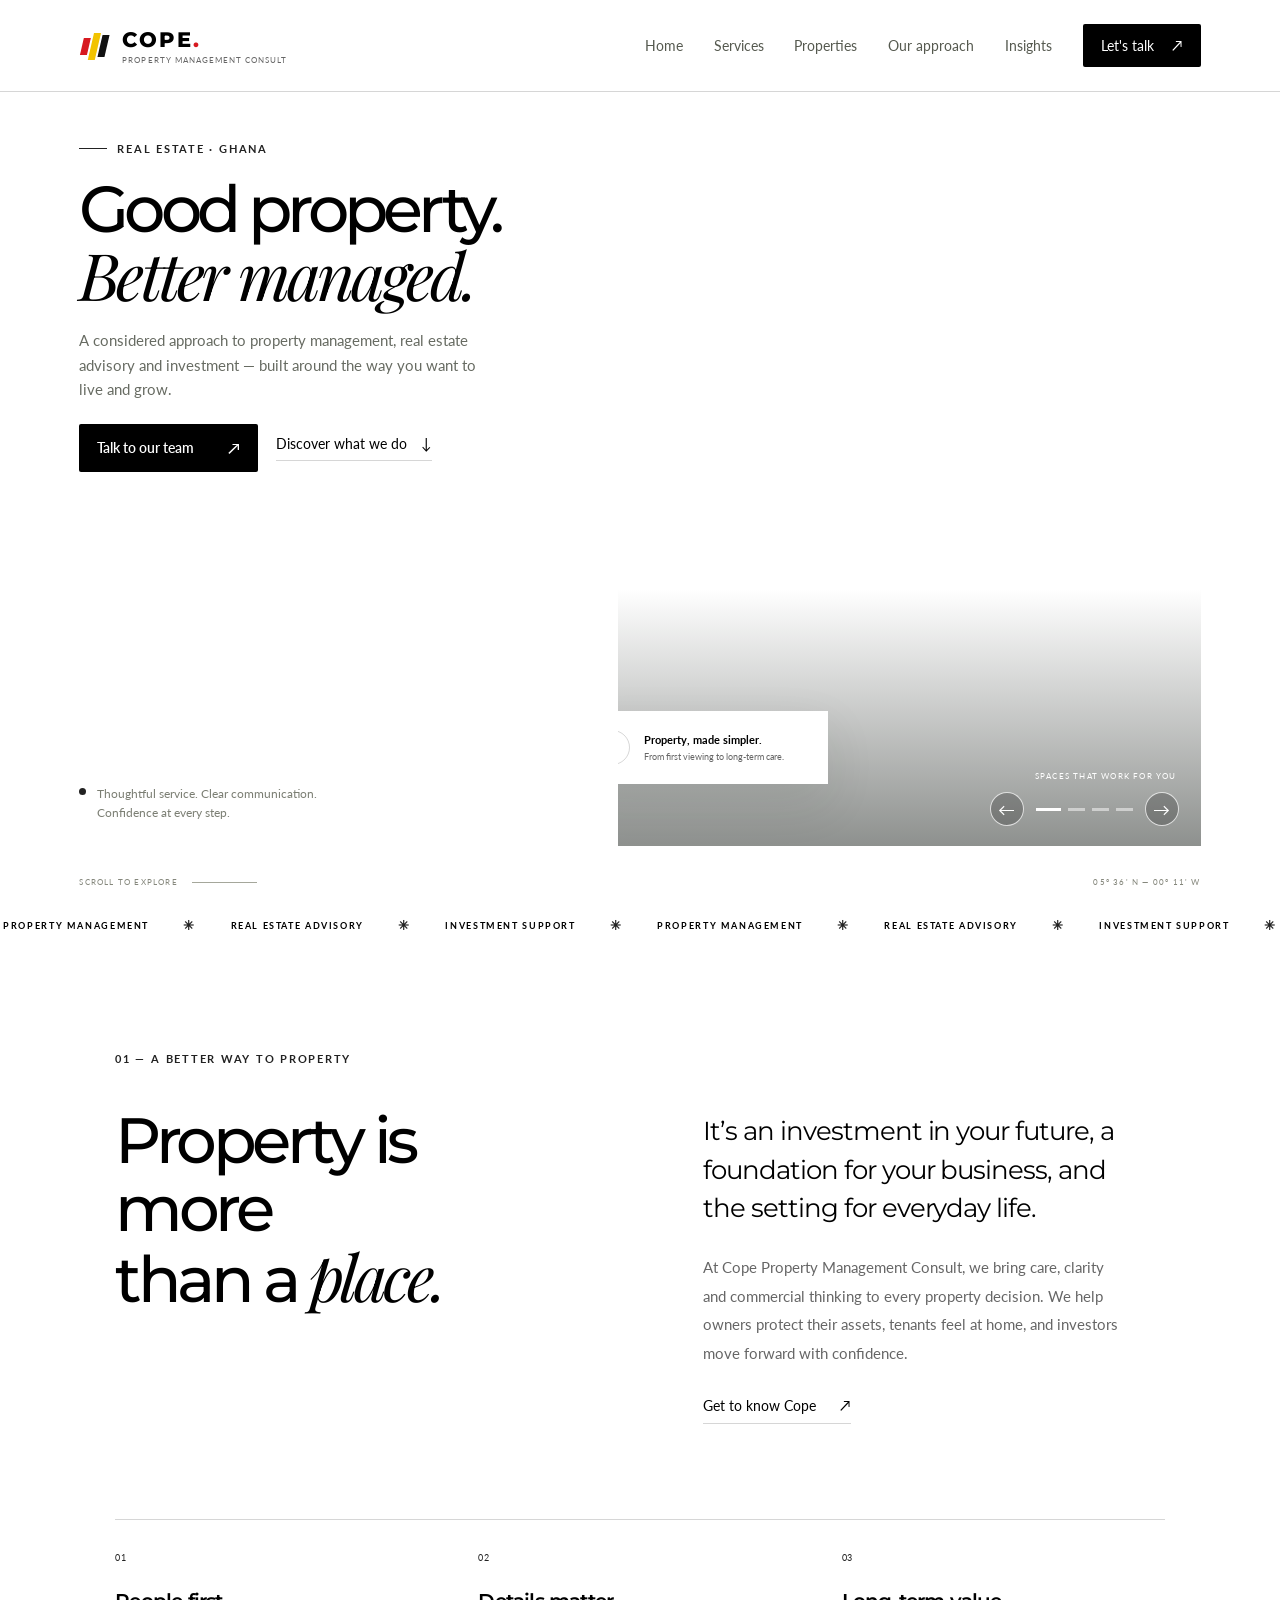
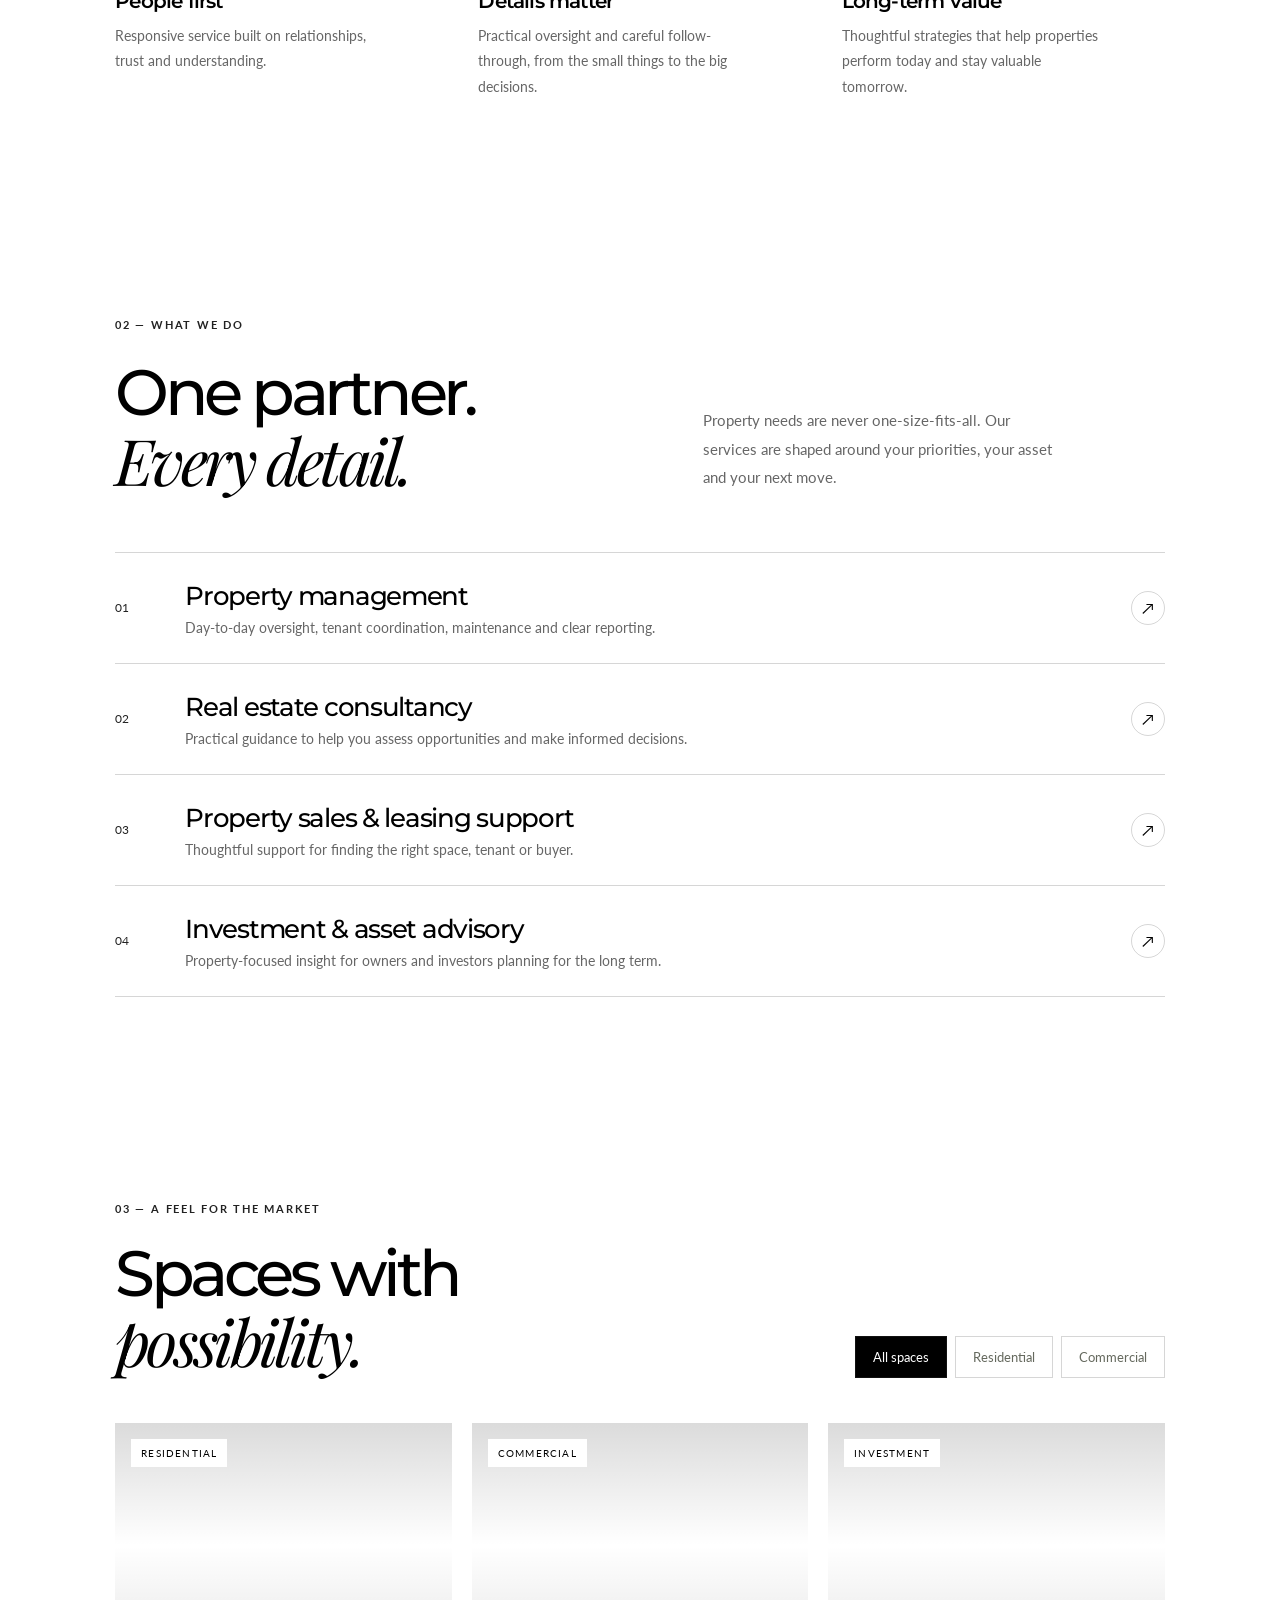
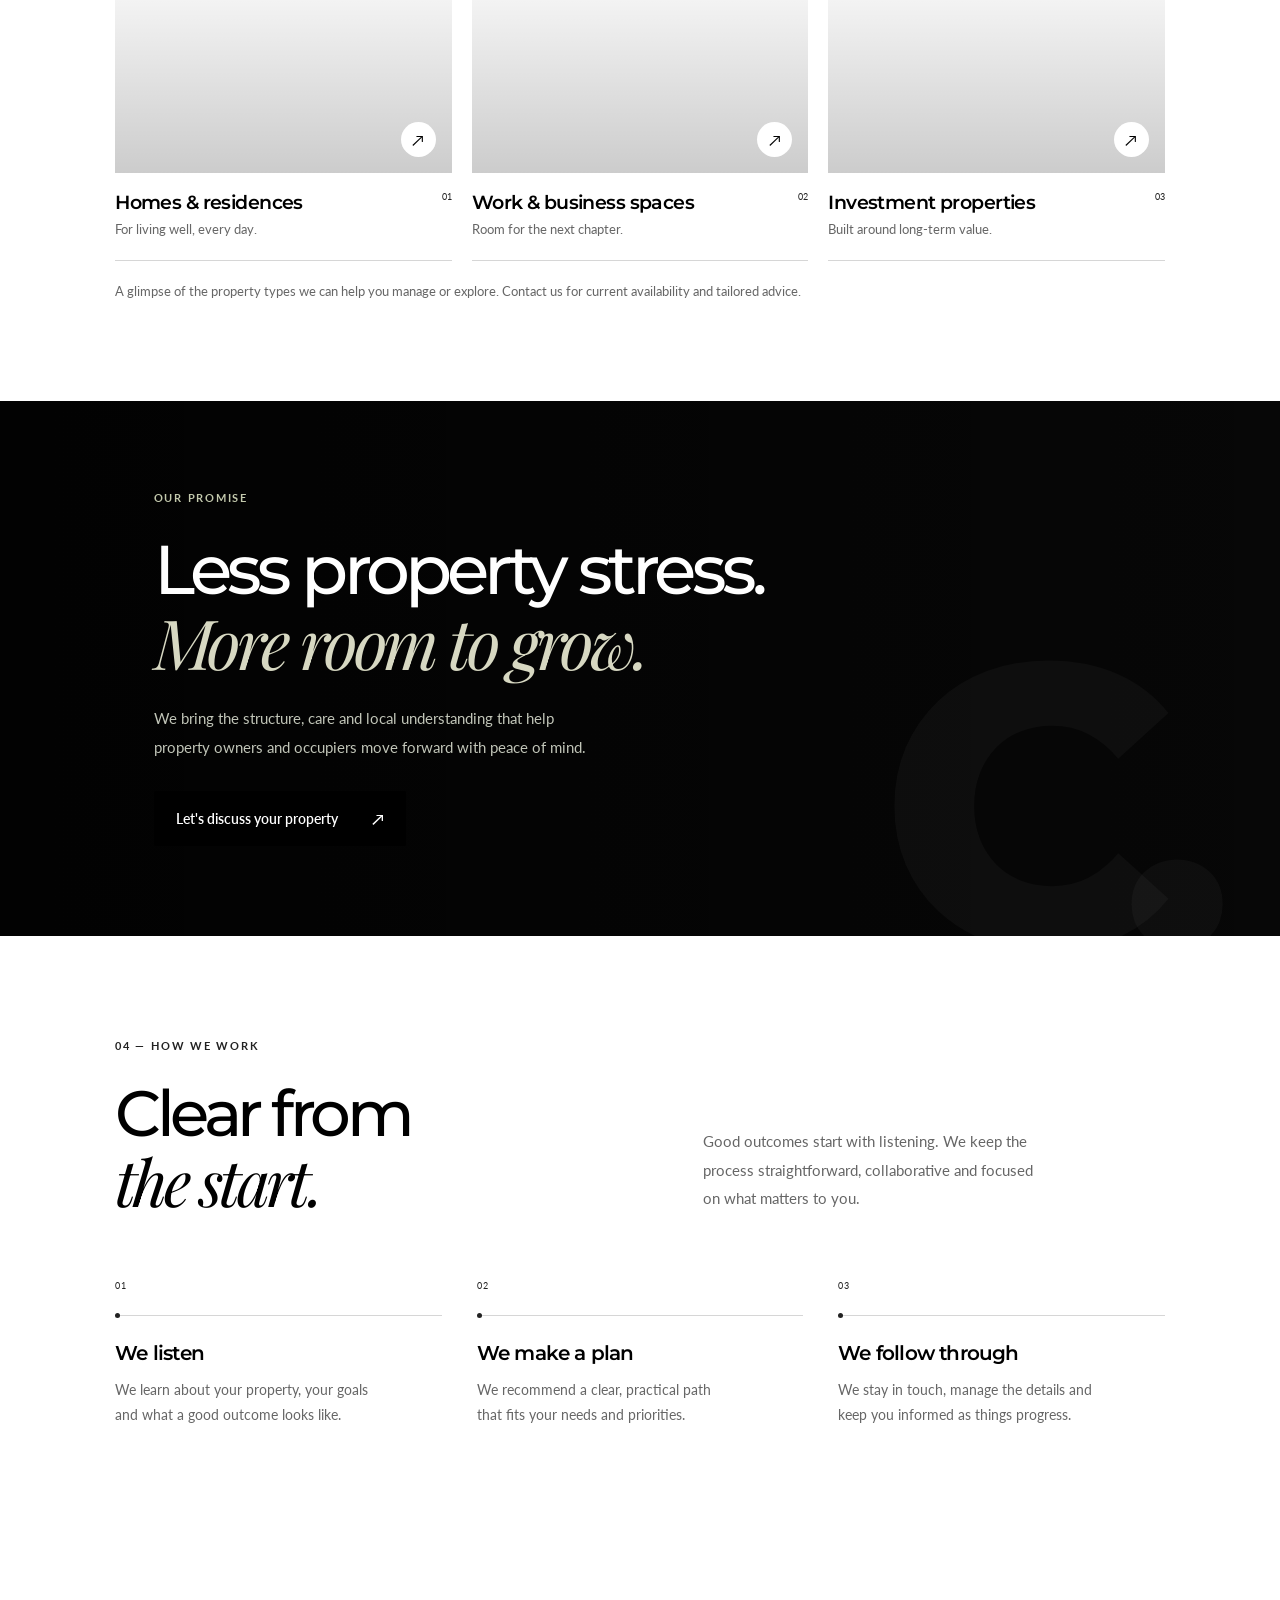
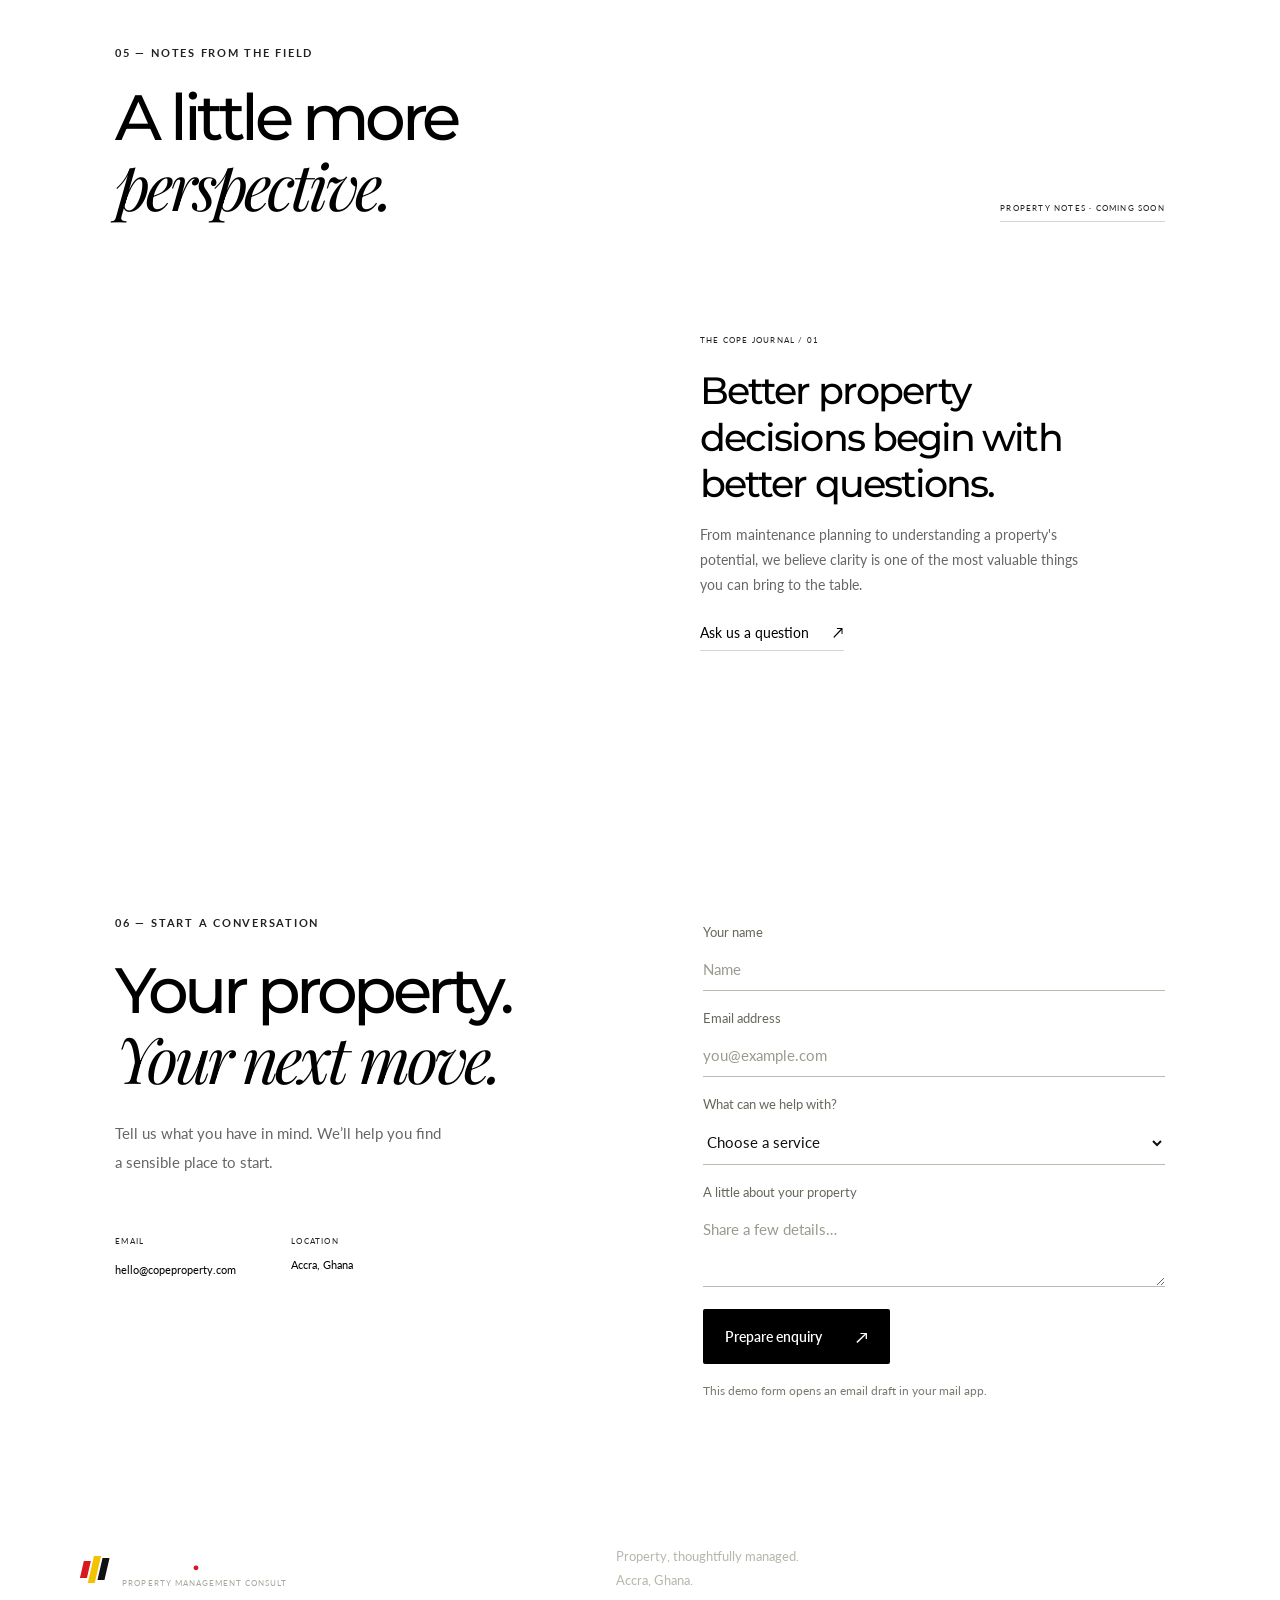
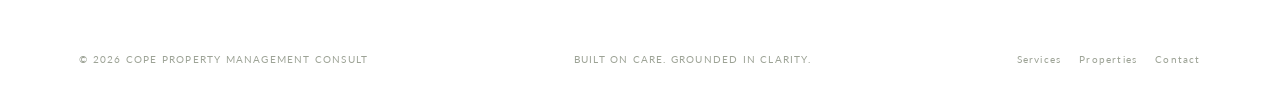
==== index.html @ bb6e80b6 "first commit" ====
<!DOCTYPE html><html lang="en"><head>
  <meta charset="UTF-8">
  <meta name="viewport" content="width=device-width, initial-scale=1.0">
  <meta name="theme-color" content="#f4f0e8">
  <meta name="description" content="Cope Property Management Consult — thoughtful property management, real estate advisory and investment support in Ghana.">
  <title>Home | Cope Property Management Consult</title>
  <link rel="preconnect" href="https://fonts.googleapis.com">
  <link rel="preconnect" href="https://fonts.gstatic.com" crossorigin>
  <link href="https://fonts.googleapis.com/css2?family=EB+Garamond:wght@400;500;600;700;800&family=Lato:wght@400;700;900&family=Montserrat:wght@400;500;600;700;800&family=Playfair+Display:wght@400;500;600;700&display=swap" rel="stylesheet">
  <link rel="stylesheet" href="styles.css">
</head><body id="top"><div class="preloader" id="preloader" aria-label="Loading website"><div class="preloader-inner"><div class="brand-mark"><span></span><span></span><span></span></div><div class="preloader-name">COPE<span>.</span></div><p>PROPERTY MANAGEMENT CONSULT</p><div class="loader-track"><span></span></div><div class="loader-foot"><span>PROPERTY, THOUGHTFULLY MANAGED</span><span id="load-percent">00%</span></div></div></div><header class="site-header">
    <a class="brand" href="index.html" aria-label="Cope Property Management Consult home"><span class="brand-mark small"><span></span><span></span><span></span></span><span class="brand-copy"><strong>COPE<span>.</span></strong><small>PROPERTY MANAGEMENT CONSULT</small></span></a>
    <button class="menu-toggle" id="menu-toggle" aria-label="Open navigation" aria-expanded="false"><i></i><i></i></button>
    <nav class="main-nav" id="main-nav"><a href="index.html">Home</a><a href="services.html">Services</a><a href="properties.html">Properties</a><a href="approach.html">Our approach</a><a href="insights.html">Insights</a><a class="nav-cta" href="contact.html">Let's talk <span>↗</span></a></nav>
  </header><main><section class="hero" id="home">
      <div class="hero-copy">
        <div class="eyebrow"><span class="eyebrow-line"></span> REAL ESTATE · GHANA</div>
        <h1>Good property.<br><em>Better managed.</em></h1>
        <p class="hero-intro">A considered approach to property management, real estate advisory and investment — built around the way you want to live and grow.</p>
        <div class="hero-actions"><a class="button button-dark" href="#contact">Talk to our team <span>↗</span></a><a class="text-link" href="#services">Discover what we do <span>↓</span></a></div>
        <div class="hero-note"><span class="note-dot"></span><span>Thoughtful service. Clear communication.<br>Confidence at every step.</span></div>
      </div>
      <div class="hero-visual" data-hero-slider aria-label="Featured property images">
        <div class="hero-slides">
          <div class="hero-image hero-slide active" role="img" aria-label="Contemporary luxury home surrounded by tropical greenery"></div>
          <div class="hero-image hero-slide hero-slide-two" role="img" aria-label="Modern luxury residential architecture"></div>
          <div class="hero-image hero-slide hero-slide-three" role="img" aria-label="Elegant contemporary living space"></div>
          <div class="hero-image hero-slide hero-slide-four" role="img" aria-label="Modern commercial property exterior"></div>
        </div>
        <div class="image-shade"></div>
        <div class="hero-image-label"><span class="hero-counter">01 / 04</span><span class="hero-slide-caption">SPACES THAT WORK FOR YOU</span></div>
        <div class="hero-slider-controls" aria-label="Hero image controls">
          <button class="hero-prev" type="button" aria-label="Previous image">←</button>
          <div class="hero-dots"><button class="active" type="button" aria-label="Show image 1"></button><button type="button" aria-label="Show image 2"></button><button type="button" aria-label="Show image 3"></button><button type="button" aria-label="Show image 4"></button></div>
          <button class="hero-next" type="button" aria-label="Next image">→</button>
        </div>
        <div class="hero-float-card"><span class="float-icon">↗</span><div><strong>Property, made simpler.</strong><small>From first viewing to long-term care.</small></div></div>
        <div class="vertical-caption">ACCRA · GHANA</div>
      </div>
      <div class="hero-bottom"><span>SCROLL TO EXPLORE</span><div class="scroll-line"></div><span>05° 36' N — 00° 11' W</span></div>
    </section><section class="ticker" aria-label="Our services"><div class="ticker-track"><span>PROPERTY MANAGEMENT</span><b>✳</b><span>REAL ESTATE ADVISORY</span><b>✳</b><span>INVESTMENT SUPPORT</span><b>✳</b><span>PROPERTY MANAGEMENT</span><b>✳</b><span>REAL ESTATE ADVISORY</span><b>✳</b><span>INVESTMENT SUPPORT</span><b>✳</b></div></section><section class="intro section-pad" id="approach">
      <div class="section-kicker">01 — A BETTER WAY TO PROPERTY</div>
      <div class="intro-grid">
        <h2>Property is more<br>than a <em>place.</em></h2>
        <div class="intro-text"><p class="large-copy">It’s an investment in your future, a foundation for your business, and the setting for everyday life.</p><p>At Cope Property Management Consult, we bring care, clarity and commercial thinking to every property decision. We help owners protect their assets, tenants feel at home, and investors move forward with confidence.</p><a class="underlined-link" href="#contact">Get to know Cope <span>↗</span></a></div>
      </div>
      <div class="principles">
        <article><span>01</span><h3>People first</h3><p>Responsive service built on relationships, trust and understanding.</p></article>
        <article><span>02</span><h3>Details matter</h3><p>Practical oversight and careful follow-through, from the small things to the big decisions.</p></article>
        <article><span>03</span><h3>Long-term value</h3><p>Thoughtful strategies that help properties perform today and stay valuable tomorrow.</p></article>
      </div>
    </section><section class="services section-pad" id="services">
      <div class="section-heading"><div><div class="section-kicker">02 — WHAT WE DO</div><h2>One partner.<br><em>Every detail.</em></h2></div><p>Property needs are never one-size-fits-all. Our services are shaped around your priorities, your asset and your next move.</p></div>
      <div class="service-list">
        <a class="service-row" href="#contact"><span class="service-number">01</span><div class="service-main"><h3>Property management</h3><p>Day-to-day oversight, tenant coordination, maintenance and clear reporting.</p></div><span class="service-arrow">↗</span></a>
        <a class="service-row" href="#contact"><span class="service-number">02</span><div class="service-main"><h3>Real estate consultancy</h3><p>Practical guidance to help you assess opportunities and make informed decisions.</p></div><span class="service-arrow">↗</span></a>
        <a class="service-row" href="#contact"><span class="service-number">03</span><div class="service-main"><h3>Property sales & leasing support</h3><p>Thoughtful support for finding the right space, tenant or buyer.</p></div><span class="service-arrow">↗</span></a>
        <a class="service-row" href="#contact"><span class="service-number">04</span><div class="service-main"><h3>Investment & asset advisory</h3><p>Property-focused insight for owners and investors planning for the long term.</p></div><span class="service-arrow">↗</span></a>
      </div>
    </section><section class="properties section-pad" id="properties">
      <div class="properties-top"><div><div class="section-kicker">03 — A FEEL FOR THE MARKET</div><h2>Spaces with<br><em>possibility.</em></h2></div><div class="property-controls"><button class="filter active" data-filter="all">All spaces</button><button class="filter" data-filter="residential">Residential</button><button class="filter" data-filter="commercial">Commercial</button></div></div>
      <div class="property-grid">
        <article class="property-card" data-type="residential"><a href="properties.html" class="property-photo photo-one"><span class="photo-tag">RESIDENTIAL</span><span class="photo-open">↗</span></a><div class="property-info"><div><h3>Homes & residences</h3><p>For living well, every day.</p></div><span class="property-index">01</span></div></article>
        <article class="property-card" data-type="commercial"><a href="properties.html" class="property-photo photo-two"><span class="photo-tag">COMMERCIAL</span><span class="photo-open">↗</span></a><div class="property-info"><div><h3>Work & business spaces</h3><p>Room for the next chapter.</p></div><span class="property-index">02</span></div></article>
        <article class="property-card" data-type="residential"><a href="properties.html" class="property-photo photo-three"><span class="photo-tag">INVESTMENT</span><span class="photo-open">↗</span></a><div class="property-info"><div><h3>Investment properties</h3><p>Built around long-term value.</p></div><span class="property-index">03</span></div></article>
      </div>
      <p class="property-disclaimer">A glimpse of the property types we can help you manage or explore. Contact us for current availability and tailored advice.</p>
    </section><section class="statement">
      <div class="statement-bg"></div><div class="statement-content"><div class="section-kicker light">OUR PROMISE</div><h2>Less property stress.<br><em>More room to grow.</em></h2><p>We bring the structure, care and local understanding that help property owners and occupiers move forward with peace of mind.</p><a class="button button-light" href="#contact">Let's discuss your property <span>↗</span></a></div><div class="statement-mark">C.</div>
    </section><section class="process section-pad">
      <div class="section-heading"><div><div class="section-kicker">04 — HOW WE WORK</div><h2>Clear from<br><em>the start.</em></h2></div><p>Good outcomes start with listening. We keep the process straightforward, collaborative and focused on what matters to you.</p></div>
      <div class="process-grid"><article><span>01</span><div class="process-rule"></div><h3>We listen</h3><p>We learn about your property, your goals and what a good outcome looks like.</p></article><article><span>02</span><div class="process-rule"></div><h3>We make a plan</h3><p>We recommend a clear, practical path that fits your needs and priorities.</p></article><article><span>03</span><div class="process-rule"></div><h3>We follow through</h3><p>We stay in touch, manage the details and keep you informed as things progress.</p></article></div>
    </section><section class="insights section-pad" id="insights"><div class="insights-head"><div><div class="section-kicker">05 — NOTES FROM THE FIELD</div><h2>A little more<br><em>perspective.</em></h2></div><span class="coming-soon">PROPERTY NOTES · COMING SOON</span></div><div class="insight-card"><div class="insight-image"></div><div class="insight-copy"><span class="insight-label">THE COPE JOURNAL / 01</span><h3>Better property decisions begin with better questions.</h3><p>From maintenance planning to understanding a property's potential, we believe clarity is one of the most valuable things you can bring to the table.</p><a href="#contact" class="underlined-link">Ask us a question <span>↗</span></a></div></div></section><section class="contact section-pad" id="contact"><div class="contact-left"><div class="section-kicker">06 — START A CONVERSATION</div><h2>Your property.<br><em>Your next move.</em></h2><p>Tell us what you have in mind. We’ll help you find a sensible place to start.</p><div class="contact-details"><div><span>EMAIL</span><a href="mailto:hello@copeproperty.com">hello@copeproperty.com</a></div><div><span>LOCATION</span><p>Accra, Ghana</p></div></div></div><form class="contact-form" id="contact-form"><label>Your name<input type="text" name="name" placeholder="Name" required></label><label>Email address<input type="email" name="email" placeholder="you@example.com" required></label><label>What can we help with?<select name="service" required><option value="">Choose a service</option><option>Property management</option><option>Real estate consultancy</option><option>Sales or leasing support</option><option>Investment and asset advisory</option><option>Something else</option></select></label><label>A little about your property<textarea name="message" rows="3" placeholder="Share a few details…" required></textarea></label><button class="button button-dark submit-button" type="submit">Prepare enquiry <span>↗</span></button><p class="form-note" id="form-note">This demo form opens an email draft in your mail app.</p></form></section></main><footer class="footer"><div class="footer-top"><a class="brand footer-brand" href="index.html"><span class="brand-mark small"><span></span><span></span><span></span></span><span class="brand-copy"><strong>COPE<span>.</span></strong><small>PROPERTY MANAGEMENT CONSULT</small></span></a><p>Property, thoughtfully managed.<br>Accra, Ghana.</p><a class="back-top" href="#top">BACK TO TOP ↑</a></div><div class="footer-bottom"><span>© <span id="year"></span> COPE PROPERTY MANAGEMENT CONSULT</span><span>BUILT ON CARE. GROUNDED IN CLARITY.</span><div><a href="services.html">Services</a><a href="properties.html">Properties</a><a href="contact.html">Contact</a></div></div></footer><script src="script.js"></script></body></html>
---- styles.css ----
*{box-sizing:border-box} :root{--paper:#ffffff;--paper-2:#ffffff;--ink:#111111;--muted:#666666;--olive:#222222;--line:rgba(0,0,0,.16);--white:#ffffff;--serif:"Playfair Display","EB Garamond",serif}html{scroll-behavior:smooth;scroll-padding-top:90px}body{margin:0;background:#ffffff;color:#000000;font-family:"Lato",sans-serif;-webkit-font-smoothing:antialiased}a{color:inherit;text-decoration:none}button,input,select,textarea{font:inherit}.preloader{position:fixed;inset:0;z-index:1000;background:#ffffff;color:#111111;display:grid;place-items:center;transition:transform .9s cubic-bezier(.76,0,.24,1),visibility .9s}.preloader.done{transform:translateY(-100%);visibility:hidden}.preloader-inner{width:min(440px,82vw);text-align:center}.brand-mark{width:48px;height:48px;display:flex;align-items:center;justify-content:center;gap:3px;margin:0 auto 23px;transform:skew(-13deg)}.brand-mark span{display:block;width:10px;background:#d71920;height:25px}.brand-mark span:nth-child(2){height:40px;background:#f2c300}.brand-mark span:nth-child(3){height:32px;background:#111111}.preloader-name{font:800 36px Montserrat,sans-serif;letter-spacing:.15em}.preloader-name span,.brand-copy strong span{color:#b4bd92}.preloader-inner>p{font-size:9px;letter-spacing:.2em;margin:8px 0 44px;color:#555555}.loader-track{height:1px;background:#dedede;overflow:hidden}.loader-track span{display:block;width:0;height:100%;background:#111111;transition:width .15s}.loader-foot{display:flex;justify-content:space-between;margin-top:13px;font-size:8px;letter-spacing:.13em;color:#666666}.site-header{height:92px;padding:0 6.2%;display:flex;align-items:center;justify-content:space-between;border-bottom:1px solid var(--line);position:sticky;top:0;z-index:100;background:rgba(244,240,232,.92);backdrop-filter:blur(16px)}.brand{display:flex;align-items:center;gap:12px}.brand-mark.small{width:31px;height:32px;margin:0;gap:2px}.brand-mark.small span{width:7px;height:17px;background:#d71920}.brand-mark.small span:nth-child(2){height:27px;background:#f2c300}.brand-mark.small span:nth-child(3){height:22px;background:#111111}.brand-copy{display:flex;flex-direction:column;gap:3px}.brand-copy strong{font:800 18px Montserrat,sans-serif;letter-spacing:.12em}.brand-copy small{font-size:7px;letter-spacing:.13em;color:var(--muted)}.main-nav{display:flex;align-items:center;gap:36px;font-size:12px;color:#55594f}.main-nav>a:not(.nav-cta){transition:color .2s}.main-nav>a:hover{color:#111}.nav-cta{background:#000000;color:#ffffff;padding:13px 18px;border-radius:2px}.nav-cta span{padding-left:14px}.menu-toggle{display:none}.hero{min-height:650px;height:calc(100vh - 92px);max-height:850px;position:relative;display:grid;grid-template-columns:48% 52%;padding:0 6.2% 66px;overflow:hidden}.hero-copy{padding:clamp(65px,10vh,120px) 7% 30px 0;position:relative;z-index:2}.eyebrow,.section-kicker{font-size:9px;font-weight:700;letter-spacing:.17em;color:var(--olive);display:flex;align-items:center;gap:10px}.eyebrow-line{width:28px;height:1px;background:var(--olive)}h1,h2,h3,p{margin-top:0}.hero h1{font:500 clamp(52px,6.1vw,88px)/.99 Montserrat,sans-serif;letter-spacing:-.075em;margin:33px 0 26px}.hero h1 em,h2 em{font-family:var(--serif);font-weight:400;letter-spacing:-.06em}.hero-intro{max-width:420px;font-size:14px;line-height:1.9;color:#676b62}.hero-actions{display:flex;align-items:center;gap:27px;margin-top:35px}.button{display:inline-flex;align-items:center;justify-content:space-between;gap:34px;padding:17px 20px;border:0;border-radius:2px;font-size:11px;font-weight:600;cursor:pointer;transition:transform .25s,background .25s}.button:hover{transform:translateY(-3px)}.button span{font-size:16px}.button-dark{background:#000000;color:#ffffff}.text-link,.underlined-link{font-size:11px;border-bottom:1px solid var(--line);padding-bottom:8px}.text-link span{padding-left:10px}.hero-note{display:flex;align-items:flex-start;gap:11px;position:absolute;bottom:42px;font-size:10px;line-height:1.6;color:#7b7e73}.note-dot{width:7px;height:7px;border-radius:50%;background:var(--olive);margin-top:4px}.hero-visual{position:relative;margin:30px 0 0 0;min-height:0}.hero-image{position:absolute;inset:0;background:url('https://images.unsplash.com/photo-1600607687939-ce8a6c25118c?auto=format&fit=crop&w=1600&q=85') center/cover;animation:heroReveal 1.4s .2s both;filter:saturate(.72)}.image-shade{position:absolute;inset:0;background:linear-gradient(180deg,transparent 65%,rgba(18,24,19,.48))}.hero-image-label{position:absolute;bottom:22px;left:24px;right:24px;display:flex;justify-content:space-between;color:#fff;font-size:8px;letter-spacing:.15em}.hero-float-card{position:absolute;left:-45px;bottom:78px;background:#ffffff;padding:19px 22px;display:flex;align-items:center;gap:14px;box-shadow:0 18px 50px #1d261b18;min-width:255px}.float-icon{width:35px;height:35px;display:grid;place-items:center;border:1px solid var(--line);border-radius:50%;font-size:17px}.hero-float-card strong,.hero-float-card small{display:block}.hero-float-card strong{font-size:11px;margin-bottom:5px}.hero-float-card small{font-size:9px;color:var(--muted)}.vertical-caption{position:absolute;right:-28px;top:50%;transform:rotate(90deg) translateX(50%);transform-origin:right;font-size:8px;letter-spacing:.2em;color:var(--muted)}.hero-bottom{position:absolute;left:6.2%;right:6.2%;bottom:22px;display:flex;align-items:center;gap:14px;font-size:8px;letter-spacing:.15em;color:#85877c}.scroll-line{height:1px;width:65px;background:#a5a79b}.hero-bottom>span:last-child{margin-left:auto}.ticker{overflow:hidden;background:#ffffff;padding:17px 0}.ticker-track{display:flex;align-items:center;justify-content:space-around;gap:28px;white-space:nowrap;min-width:900px;font-size:9px;letter-spacing:.18em;font-weight:700}.ticker-track b{color:var(--olive);font-size:13px}.section-pad{padding:110px 9%}.intro{background:#ffffff}.intro-grid{display:grid;grid-template-columns:1fr 1fr;gap:12%;margin-top:42px}.intro h2,.section-heading h2,.properties h2,.insights h2,.contact h2{font:500 clamp(43px,5vw,66px)/1.05 Montserrat,sans-serif;letter-spacing:-.07em;margin:0}.intro-text{padding-top:5px;max-width:480px}.large-copy{font:400 22px/1.5 Montserrat,sans-serif;letter-spacing:-.04em;max-width:440px}.intro-text>p:not(.large-copy){font-size:12px;line-height:1.9;color:var(--muted);max-width:420px;margin-bottom:28px}.underlined-link{display:inline-flex;gap:24px;align-items:center;padding-bottom:9px}.principles{display:grid;grid-template-columns:repeat(3,1fr);gap:40px;margin-top:95px;border-top:1px solid var(--line);padding-top:25px}.principles article>span,.process-grid article>span{font-size:9px;color:var(--olive);letter-spacing:.1em}.principles h3{font:600 17px Montserrat,sans-serif;margin:25px 0 10px;letter-spacing:-.04em}.principles p{font-size:11px;line-height:1.8;color:var(--muted);max-width:260px}.services{background:#ffffff}.section-heading{display:grid;grid-template-columns:1fr 1fr;gap:12%;align-items:end;margin-bottom:55px}.section-heading .section-kicker{margin-bottom:28px}.section-heading>p{max-width:350px;font-size:12px;line-height:1.9;color:var(--muted);margin-bottom:5px}.service-list{border-top:1px solid var(--line)}.service-row{display:grid;grid-template-columns:70px 1fr 45px;align-items:center;padding:27px 0;border-bottom:1px solid var(--line);transition:padding .25s}.service-row:hover{padding-left:12px;padding-right:12px}.service-number{font-size:9px;color:var(--olive)}.service-main h3{font:500 22px Montserrat,sans-serif;letter-spacing:-.05em;margin:0 0 8px}.service-main p{font-size:11px;color:var(--muted);margin:0}.service-arrow{justify-self:end;width:34px;height:34px;display:grid;place-items:center;border:1px solid var(--line);border-radius:50%;transition:background .2s,color .2s}.service-row:hover .service-arrow{background:#000000;color:#ffffff}.properties{background:#ffffff}.properties-top,.insights-head{display:flex;justify-content:space-between;align-items:end;margin-bottom:45px}.properties h2,.insights h2{margin-top:25px}.property-controls{display:flex;gap:8px;flex-wrap:wrap}.filter{background:transparent;border:1px solid var(--line);padding:10px 14px;font-size:10px;color:#65695e;cursor:pointer}.filter.active,.filter:hover{background:#000000;color:#ffffff;border-color:var(--ink)}.property-grid{display:grid;grid-template-columns:repeat(3,1fr);gap:20px}.property-card{min-width:0}.property-photo{height:350px;display:block;position:relative;overflow:hidden;background-size:cover;background-position:center}.property-photo:before{content:"";position:absolute;inset:0;background:linear-gradient(180deg,rgba(0,0,0,.14),transparent 35%,rgba(0,0,0,.2));transition:transform .6s}.property-photo:hover:before{transform:scale(1.04)}.photo-one{background-image:url('https://images.unsplash.com/photo-1600607687920-4e2a09cf159d?auto=format&fit=crop&w=900&q=80')}.photo-two{background-image:url('https://images.unsplash.com/photo-1497366754035-f200968a6e72?auto=format&fit=crop&w=900&q=80')}.photo-three{background-image:url('https://images.unsplash.com/photo-1600566753086-00f18fb6b3ea?auto=format&fit=crop&w=900&q=80')}.photo-tag{position:absolute;top:16px;left:16px;background:#ffffff;padding:8px 10px;font-size:8px;letter-spacing:.12em}.photo-open{position:absolute;right:16px;bottom:16px;background:#ffffff;width:35px;height:35px;border-radius:50%;display:grid;place-items:center}.property-info{display:flex;justify-content:space-between;padding:18px 0 23px;border-bottom:1px solid var(--line)}.property-info h3{font:600 15px Montserrat,sans-serif;letter-spacing:-.03em;margin-bottom:7px}.property-info p{font-size:10px;color:var(--muted);margin:0}.property-index{font-size:9px;color:var(--olive)}.property-disclaimer{font-size:9px;color:var(--muted);margin:22px 0 0}.statement{min-height:510px;background:#111111;color:#ffffff;position:relative;overflow:hidden;display:flex;align-items:center;padding:90px 12%}.statement-bg{position:absolute;inset:0;background:linear-gradient(90deg,rgba(25,31,24,.95),rgba(25,31,24,.65)),url('https://images.unsplash.com/photo-1600607687939-ce8a6c25118c?auto=format&fit=crop&w=1600&q=80') center 55%/cover;opacity:.95}.statement-content{position:relative;z-index:1;max-width:650px}.section-kicker.light{color:#c3c9ad}.statement h2{font:500 clamp(42px,5.4vw,72px)/1.04 Montserrat,sans-serif;letter-spacing:-.07em;margin:30px 0 22px}.statement h2 em{color:#d7d8c2}.statement-content>p{max-width:440px;font-size:12px;line-height:1.9;color:#c1c5b8;margin-bottom:30px}.button-light{background:#ffffff;color:#000000}.statement-mark{position:absolute;right:8%;bottom:-110px;font:800 400px Montserrat,sans-serif;letter-spacing:-.14em;color:#ffffff08}.process{background:#ffffff}.process-grid{display:grid;grid-template-columns:repeat(3,1fr);gap:35px;margin-top:25px}.process-rule{height:1px;background:var(--line);margin:23px 0 25px;position:relative}.process-rule:before{content:"";position:absolute;left:0;top:-2px;width:5px;height:5px;background:var(--olive);border-radius:50%}.process-grid h3{font:600 18px Montserrat,sans-serif;letter-spacing:-.04em;margin-bottom:12px}.process-grid p{font-size:11px;line-height:1.85;color:var(--muted);max-width:260px}.insights{background:#ffffff}.coming-soon{font-size:8px;letter-spacing:.15em;color:var(--olive);border-bottom:1px solid var(--line);padding-bottom:8px}.insight-card{display:grid;grid-template-columns:1fr 1fr;background:#f7f7f7;min-height:310px}.insight-image{background:url('https://images.unsplash.com/photo-1600607687939-ce8a6c25118c?auto=format&fit=crop&w=1000&q=80') center/cover;min-height:310px;filter:saturate(.65)}.insight-copy{padding:clamp(25px,5vw,60px);align-self:center}.insight-label{font-size:8px;letter-spacing:.15em;color:var(--olive)}.insight-copy h3{font:500 clamp(24px,3vw,34px)/1.2 Montserrat,sans-serif;letter-spacing:-.05em;margin:22px 0 15px;max-width:420px}.insight-copy p{font-size:11px;line-height:1.8;color:var(--muted);max-width:400px;margin-bottom:25px}.contact{background:#ffffff;display:grid;grid-template-columns:1fr 1fr;gap:12%;}.contact h2{margin:28px 0 24px}.contact-left>p{font-size:12px;line-height:1.8;color:var(--muted);max-width:330px}.contact-details{display:flex;gap:55px;margin-top:60px}.contact-details span{display:block;font-size:8px;letter-spacing:.15em;color:var(--olive);margin-bottom:12px}.contact-details a,.contact-details p{font-size:11px;margin:0}.contact-form{display:flex;flex-direction:column;gap:19px;padding-top:8px}.contact-form label{font-size:10px;color:#64695c;display:flex;flex-direction:column;gap:10px}.contact-form input,.contact-form select,.contact-form textarea{width:100%;border:0;border-bottom:1px solid #b8bcae;background:transparent;padding:10px 0 12px;outline:none;border-radius:0;color:var(--ink);font-size:12px;resize:vertical}.contact-form input:focus,.contact-form select:focus,.contact-form textarea:focus{border-color:var(--ink)}.contact-form input::placeholder,.contact-form textarea::placeholder{color:#989b8e}.submit-button{align-self:flex-start;margin-top:3px}.form-note{font-size:9px;color:#777c6f;margin:0}.footer{background:#000000;color:#ffffff;padding:45px 6.2% 24px}.footer-top{display:flex;align-items:center;justify-content:space-between;padding-bottom:40px;border-bottom:1px solid #ffffff26}.footer-brand .brand-copy small{color:#a4a99b}.footer-top>p{font-size:10px;line-height:1.8;color:#b4b8ac;margin:0}.back-top{font-size:8px;letter-spacing:.14em;border-bottom:1px solid #ffffff50;padding-bottom:8px}.footer-bottom{padding-top:20px;display:flex;justify-content:space-between;gap:20px;align-items:center;font-size:7px;letter-spacing:.12em;color:#9da396}.footer-bottom div{display:flex;gap:18px}.footer-bottom a:hover{color:white}@keyframes heroReveal{from{clip-path:inset(0 0 100% 0)}to{clip-path:inset(0 0 0 0)}}@media(max-width:900px){.site-header{height:78px;padding:0 5%}.main-nav{gap:20px}.hero{padding-left:5%;padding-right:5%;grid-template-columns:48% 52%;min-height:620px}.hero h1{font-size:clamp(47px,7vw,70px)}.hero-copy{padding-top:95px}.hero-float-card{left:-25px}.section-pad{padding:85px 7%}.property-photo{height:280px}.contact{gap:7%}}@media(max-width:680px){html{scroll-padding-top:75px}.site-header{height:74px}.brand-copy strong{font-size:16px}.brand-copy small{font-size:6px}.menu-toggle{display:flex;flex-direction:column;gap:6px;background:transparent;border:0;padding:12px;z-index:3}.menu-toggle i{width:22px;height:1px;background:var(--ink);display:block;transition:transform .2s}.menu-toggle[aria-expanded=true] i:first-child{transform:translateY(3.5px) rotate(45deg)}.menu-toggle[aria-expanded=true] i:last-child{transform:translateY(-3.5px) rotate(-45deg)}.main-nav{position:absolute;top:73px;left:0;right:0;padding:22px 6% 28px;background:#ffffff;border-bottom:1px solid var(--line);display:none;align-items:stretch;gap:0;flex-direction:column}.main-nav.open{display:flex}.main-nav>a{padding:14px 0;border-bottom:1px solid var(--line)}.main-nav .nav-cta{margin-top:15px;padding:15px}.hero{height:auto;max-height:none;min-height:0;display:flex;flex-direction:column;padding:0 5% 65px}.hero-copy{padding:58px 0 35px}.hero h1{font-size:clamp(51px,13vw,76px);margin:26px 0 20px}.hero-intro{font-size:13px;max-width:380px}.hero-actions{gap:18px;flex-wrap:wrap;margin-top:27px}.button{padding:15px 16px;gap:22px}.text-link{font-size:10px}.hero-note{position:static;margin-top:32px}.hero-visual{height:440px;margin:0 0 5px 8px}.hero-float-card{left:-8px;bottom:48px;padding:14px 15px;min-width:225px}.vertical-caption{right:-22px}.hero-bottom{left:5%;right:5%;bottom:20px}.hero-bottom>span:last-child{display:none}.ticker-track{justify-content:flex-start;animation:marquee 22s linear infinite}.section-pad{padding:72px 6%}.intro-grid,.section-heading,.contact{grid-template-columns:1fr;gap:26px}.intro-grid{margin-top:30px}.intro h2,.section-heading h2,.properties h2,.insights h2,.contact h2{font-size:clamp(43px,11vw,58px)}.intro-text{padding-top:0}.large-copy{font-size:20px}.principles{grid-template-columns:1fr;gap:15px;margin-top:48px}.principles article{display:grid;grid-template-columns:35px 1fr;column-gap:12px;border-top:1px solid var(--line);padding-top:16px}.principles article>span{grid-row:span 2}.principles h3{margin:0 0 7px}.principles p{margin-bottom:4px;max-width:400px}.section-heading{margin-bottom:35px}.section-heading>p{margin:0}.service-row{grid-template-columns:35px 1fr 30px;padding:23px 0;gap:8px}.service-main h3{font-size:17px}.service-main p{font-size:10px;line-height:1.6;max-width:290px}.properties-top,.insights-head{align-items:flex-start;flex-direction:column;gap:25px;margin-bottom:30px}.property-controls{gap:6px}.filter{padding:9px 10px;font-size:9px}.property-grid{grid-template-columns:1fr;gap:20px}.property-photo{height:330px}.property-info{padding:15px 0 18px}.statement{min-height:450px;padding:75px 7%}.statement h2{font-size:clamp(43px,11vw,61px)}.statement-mark{font-size:250px;right:0;bottom:-70px}.process-grid{grid-template-columns:1fr;gap:14px;margin-top:15px}.process-grid article{display:grid;grid-template-columns:30px 1fr;column-gap:10px}.process-grid article>span{grid-row:span 3}.process-rule{margin:9px 0 16px}.process-grid h3{margin-bottom:8px}.process-grid p{margin-bottom:15px;max-width:390px}.coming-soon{align-self:flex-start}.insight-card{grid-template-columns:1fr}.insight-image{min-height:230px}.insight-copy{padding:28px}.contact-details{gap:28px;margin-top:35px;flex-wrap:wrap}.contact-form{margin-top:10px}.footer{padding:35px 6% 20px}.footer-top{align-items:flex-start;gap:20px;flex-wrap:wrap}.footer-top>p{order:3;width:100%}.back-top{margin-left:auto}.footer-bottom{flex-direction:column;align-items:flex-start;line-height:1.8}.footer-bottom div{gap:15px}@keyframes marquee{from{transform:translateX(0)}to{transform:translateX(-35%)}}}@media(prefers-reduced-motion:reduce){*,*:before,*:after{scroll-behavior:auto!important;animation-duration:.01ms!important;animation-iteration-count:1!important;transition-duration:.01ms!important}}

/* Requested visual refinements: clean white canvas, black buttons, brand tricolour. */
html, body, main, .site-header, .hero, .intro, .services, .properties, .process,
.insights, .contact, .footer, .ticker, .property-info, .insight-card {
  background-color: #ffffff;
}
.button, .button-dark, .button-light, .nav-cta, .filter.active, .filter:hover,
.service-row:hover .service-arrow {
  background-color: #000000;
  color: #ffffff;
}
.preloader { background: #ffffff; color: #111111; }
.preloader .loader-track { background: #dedede; }
.preloader .loader-track span { background: #111111; }
.preloader .brand-mark span, .brand-mark span:first-child { background: #d71920; }
.preloader .brand-mark span:nth-child(2), .brand-mark.small span:nth-child(2) { background: #f2c300; }
.preloader .brand-mark span:nth-child(3), .brand-mark.small span:nth-child(3) { background: #111111; }
.brand-copy strong span, .preloader-name span { color: #d71920; }
.statement { background-color: #111111; }
.statement-bg { background-image: linear-gradient(90deg,rgba(0,0,0,.94),rgba(0,0,0,.64)),url('https://images.unsplash.com/photo-1600607687939-ce8a6c25118c?auto=format&fit=crop&w=1600&q=80'); }


/* 2026 multi-page refinement: stronger type scale and more generous reading sizes */
body{font-size:16px}.site-header{background:rgba(255,255,255,.96)}.main-nav{font-size:14px;gap:clamp(18px,2.4vw,38px)}.brand-copy strong{font-size:21px}.brand-copy small{font-size:8px}.eyebrow,.section-kicker{font-size:11px;letter-spacing:.16em}.hero h1{font-size:clamp(60px,6.5vw,100px)}.hero-intro{font-size:17px;line-height:1.8}.hero-note{font-size:12px}.button{font-size:14px;padding:18px 22px}.text-link,.underlined-link{font-size:14px}.section-pad{padding-top:clamp(82px,8vw,130px);padding-bottom:clamp(82px,8vw,130px)}.intro-text>p:not(.large-copy),.section-heading>p,.statement-content>p,.contact-left>p{font-size:15px;line-height:1.9}.large-copy{font-size:clamp(23px,2vw,29px)}.principles h3,.process-grid h3{font-size:20px}.principles p,.process-grid p{font-size:14px;line-height:1.8}.service-main h3{font-size:clamp(21px,2vw,27px)}.service-main p{font-size:14px}.service-number{font-size:12px}.filter{font-size:13px;padding:12px 17px}.property-info h3{font-size:19px}.property-info p,.property-disclaimer{font-size:13px}.photo-tag{font-size:10px}.insight-copy h3{font-size:clamp(27px,3vw,39px)}.insight-copy p{font-size:14px}.contact-form label{font-size:13px}.contact-form input,.contact-form select,.contact-form textarea{font-size:15px}.form-note{font-size:12px}.footer-top>p{font-size:13px}.footer-bottom{font-size:10px}
.page-hero{padding-top:clamp(90px,10vw,150px);padding-bottom:70px;background:#f7f7f4}.page-hero h1{font:500 clamp(52px,7vw,92px)/1.02 Montserrat,sans-serif;letter-spacing:-.075em;margin:28px 0 24px}.page-hero h1 em,.portfolio-heading h2 em{font-family:var(--serif);font-weight:400}.page-hero>p{max-width:760px;font-size:18px;line-height:1.85;color:#626262}.portfolio-counts{display:flex;gap:clamp(24px,6vw,80px);margin-top:55px;padding-top:24px;border-top:1px solid var(--line);flex-wrap:wrap}.portfolio-counts span{font-size:11px;letter-spacing:.12em;color:#666}.portfolio-counts b{display:block;font:600 25px Montserrat,sans-serif;color:#111;margin-bottom:8px}.portfolio{padding-top:75px}.portfolio-heading{display:grid;grid-template-columns:1fr 1fr;gap:12%;align-items:end;margin:15px 0 35px}.portfolio-heading h2{font:500 clamp(42px,5vw,66px)/1.05 Montserrat,sans-serif;letter-spacing:-.07em;margin:22px 0 0}.portfolio-heading>p{font-size:16px;line-height:1.85;color:#666;max-width:460px;margin-bottom:5px}.listing-row{display:grid;grid-template-columns:minmax(0,1.05fr) minmax(0,.95fr);gap:clamp(30px,5vw,76px);align-items:stretch;margin:0 0 100px;padding-bottom:50px;border-bottom:1px solid var(--line)}.listing-gallery{height:510px;position:relative;overflow:hidden;background:#e8e8e4}.listing-gallery .slide{position:absolute;inset:0;background-position:center;background-size:cover;opacity:0;transform:scale(1.035);transition:opacity .8s ease,transform 5s ease}.listing-gallery .slide.active{opacity:1;transform:scale(1)}.gallery-counter{position:absolute;left:22px;top:22px;background:#fff;padding:10px 13px;font-size:11px;letter-spacing:.12em}.gallery-dots{position:absolute;bottom:22px;left:22px;display:flex;gap:9px}.gallery-dots button{width:28px;height:3px;border:0;padding:0;background:#ffffff80;cursor:pointer}.gallery-dots button.active{background:#fff}.listing-detail{align-self:center;padding:18px 0}.listing-meta{display:flex;justify-content:space-between;gap:15px;font-size:10px;letter-spacing:.15em;color:#666;border-bottom:1px solid var(--line);padding-bottom:18px}.listing-meta span:first-child{font-weight:800;color:#111}.listing-detail h3{font:500 clamp(30px,3.2vw,43px)/1.12 Montserrat,sans-serif;letter-spacing:-.06em;margin:28px 0 18px}.listing-detail p{font-size:16px;line-height:1.9;color:#666}.listing-detail ul{padding:18px 0 18px 20px;margin:0 0 15px;color:#333}.listing-detail li{font-size:15px;line-height:2}.listing-detail .button{margin-top:12px}.portfolio .property-disclaimer{max-width:900px;line-height:1.8;border-top:1px solid var(--line);padding-top:25px}.page-hero+.services{padding-top:50px}.page-hero+.contact{padding-top:75px}
@media(max-width:900px){.listing-row{gap:30px}.listing-gallery{height:430px}.portfolio-heading{gap:7%}.page-hero>p{font-size:16px}}
@media(max-width:680px){.main-nav{font-size:15px}.hero h1{font-size:clamp(53px,13vw,78px)}.hero-intro{font-size:15px}.page-hero{padding-top:75px;padding-bottom:55px}.page-hero h1{font-size:clamp(48px,12vw,68px)}.page-hero>p{font-size:15px}.portfolio-counts{gap:25px;margin-top:35px}.portfolio-heading{grid-template-columns:1fr;gap:18px;margin-bottom:25px}.portfolio-heading>p{font-size:15px}.listing-row{grid-template-columns:1fr;gap:20px;margin-bottom:65px;padding-bottom:35px}.listing-gallery{height:370px}.listing-detail{padding:0}.listing-detail h3{font-size:32px}.listing-detail p{font-size:15px}.listing-detail li{font-size:14px}.listing-meta{font-size:9px}.portfolio{padding-top:55px}}


/* Hero visibility + responsive image carousel */
.hero{isolation:isolate;overflow:visible;}
.hero-copy{z-index:5;min-width:0;padding-bottom:100px;}
.hero-actions{position:relative;z-index:8;display:flex;align-items:center;flex-wrap:wrap;gap:18px;}
.hero-actions .button{position:relative;z-index:9;min-height:54px;white-space:nowrap;visibility:visible;opacity:1;}
.hero-actions .text-link{position:relative;z-index:9;white-space:nowrap;}
.hero-visual{isolation:isolate;overflow:hidden;min-height:420px;}
.hero-slides,.hero-slide{position:absolute;inset:0;width:100%;height:100%;}
.hero-slide{opacity:0;visibility:hidden;background-position:center;background-size:cover;transform:scale(1.035);transition:opacity .75s ease,transform 5s ease,visibility .75s;animation:none!important;}
.hero-slide.active{opacity:1;visibility:visible;transform:scale(1);}
.hero-slide-two{background-image:url('https://images.unsplash.com/photo-1600607687920-4e2a09cf159d?auto=format&fit=crop&w=1600&q=85');}
.hero-slide-three{background-image:url('https://images.unsplash.com/photo-1600566753086-00f18fb6b3ea?auto=format&fit=crop&w=1600&q=85');}
.hero-slide-four{background-image:url('https://images.unsplash.com/photo-1497366754035-f200968a6e72?auto=format&fit=crop&w=1600&q=85');}
.hero-image-label{z-index:3;bottom:65px;}
.hero-slider-controls{position:absolute;z-index:5;right:22px;bottom:20px;display:flex;align-items:center;gap:12px;}
.hero-slider-controls>button{width:34px;height:34px;border:1px solid rgba(255,255,255,.75);border-radius:50%;background:rgba(0,0,0,.22);color:#fff;font-size:17px;cursor:pointer;display:grid;place-items:center;transition:background .2s;}
.hero-slider-controls>button:hover{background:#000;}
.hero-dots{display:flex;align-items:center;gap:7px;}
.hero-dots button{width:17px;height:3px;border:0;padding:0;background:rgba(255,255,255,.5);cursor:pointer;}
.hero-dots button.active{background:#fff;width:25px;}
.hero-float-card{z-index:4;}
.image-shade{z-index:2;pointer-events:none;}
@media(max-width:900px){.hero{grid-template-columns:46% 54%;}.hero-copy{padding-right:5%;}.hero h1{font-size:clamp(52px,6vw,76px);}.hero-actions{gap:14px;}.hero-actions .button{padding:16px 17px;font-size:13px;}}
@media(max-width:680px){.hero{overflow:hidden;}.hero-copy{padding:58px 0 28px;}.hero-actions{gap:14px;}.hero-actions .button{min-height:50px;padding:15px 16px;font-size:13px;}.hero-visual{height:440px;min-height:440px;margin:0 0 5px 8px;}.hero-image-label{bottom:65px;left:16px;right:16px;font-size:8px;}.hero-slider-controls{right:14px;bottom:17px;gap:8px;}.hero-slider-controls>button{width:31px;height:31px;}.hero-dots{gap:5px;}.hero-dots button{width:13px;}.hero-dots button.active{width:20px;}.hero-float-card{bottom:70px;}}
@media(prefers-reduced-motion:reduce){.hero-slide{transition:none;}}

/* First-screen hero fit: keep the complete hero visible beneath the header. */
@media (min-width: 681px) {
  .hero {
    height: calc(100svh - 92px);
    min-height: 0;
    max-height: none;
    padding-top: 0;
    padding-bottom: 54px;
    overflow: hidden;
    grid-template-columns: minmax(0, 48%) minmax(0, 52%);
  }
  .hero-copy {
    padding: clamp(24px, 5.5vh, 66px) 6% 76px 0;
  }
  .hero h1 {
    font-size: clamp(44px, 5.1vw, 76px);
    margin: clamp(14px, 2.5vh, 26px) 0 clamp(12px, 2vh, 20px);
  }
  .hero-intro {
    font-size: clamp(13px, 1.15vw, 16px);
    line-height: 1.65;
    max-width: 400px;
  }
  .hero-actions { margin-top: clamp(16px, 2.5vh, 28px); }
  .hero-actions .button { min-height: 48px; padding: 14px 18px; }
  .hero-note { bottom: 24px; }
  .hero-visual { min-height: 0; height: auto; margin-top: 20px; margin-bottom: 0; }
  .hero-float-card { bottom: 62px; }
  .hero-bottom { bottom: 13px; }
}
@media (min-width: 681px) and (max-width: 900px) {
  .hero { height: calc(100svh - 78px); }
  .hero-copy { padding-top: clamp(20px, 4vh, 42px); }
  .hero h1 { font-size: clamp(42px, 5.6vw, 60px); }
  .hero-intro { font-size: 13px; }
  .hero-actions { align-items: flex-start; flex-direction: column; gap: 13px; }
}
@media (max-width: 680px) {
  .hero {
    height: calc(100svh - 74px);
    min-height: 0;
    max-height: none;
    padding: 0 5% 42px;
    display: flex;
    flex-direction: column;
    overflow: hidden;
  }
  .hero-copy {
    flex: 0 0 auto;
    padding: clamp(14px, 2.5vh, 22px) 0 8px;
  }
  .hero h1 {
    font-size: clamp(37px, 9.5vw, 54px);
    line-height: .98;
    margin: 12px 0 10px;
  }
  .eyebrow { font-size: 9px; }
  .hero-intro {
    max-width: 470px;
    font-size: 12px;
    line-height: 1.5;
    margin-bottom: 0;
  }
  .hero-actions {
    margin-top: 13px;
    gap: 14px;
    flex-wrap: wrap;
    align-items: center;
  }
  .hero-actions .button { min-height: 43px; padding: 12px 14px; font-size: 11px; }
  .hero-actions .text-link { font-size: 10px; padding-bottom: 5px; }
  .hero-note { display: none; }
  .hero-visual {
    flex: 1 1 auto;
    height: auto;
    min-height: 170px;
    margin: 9px 0 0 6px;
    overflow: hidden;
  }
  .hero-float-card { left: 10px; bottom: 54px; padding: 10px 12px; min-width: 0; }
  .hero-float-card .float-icon { width: 29px; height: 29px; }
  .hero-float-card strong { font-size: 10px; }
  .hero-float-card small { font-size: 8px; }
  .hero-image-label { left: 14px; right: 14px; bottom: 54px; font-size: 7px; }
  .hero-slider-controls { right: 12px; bottom: 12px; }
  .hero-slider-controls>button { width: 29px; height: 29px; }
  .hero-bottom { left: 5%; right: 5%; bottom: 10px; font-size: 7px; }
}
@media (max-width: 680px) and (max-height: 740px) {
  .hero { padding-bottom: 36px; }
  .hero-copy { padding-top: 10px; }
  .hero h1 { font-size: clamp(34px, 8.5vw, 46px); margin: 9px 0 8px; }
  .hero-intro { font-size: 11px; line-height: 1.4; }
  .hero-actions { margin-top: 10px; }
  .hero-visual { min-height: 145px; margin-top: 7px; }
}
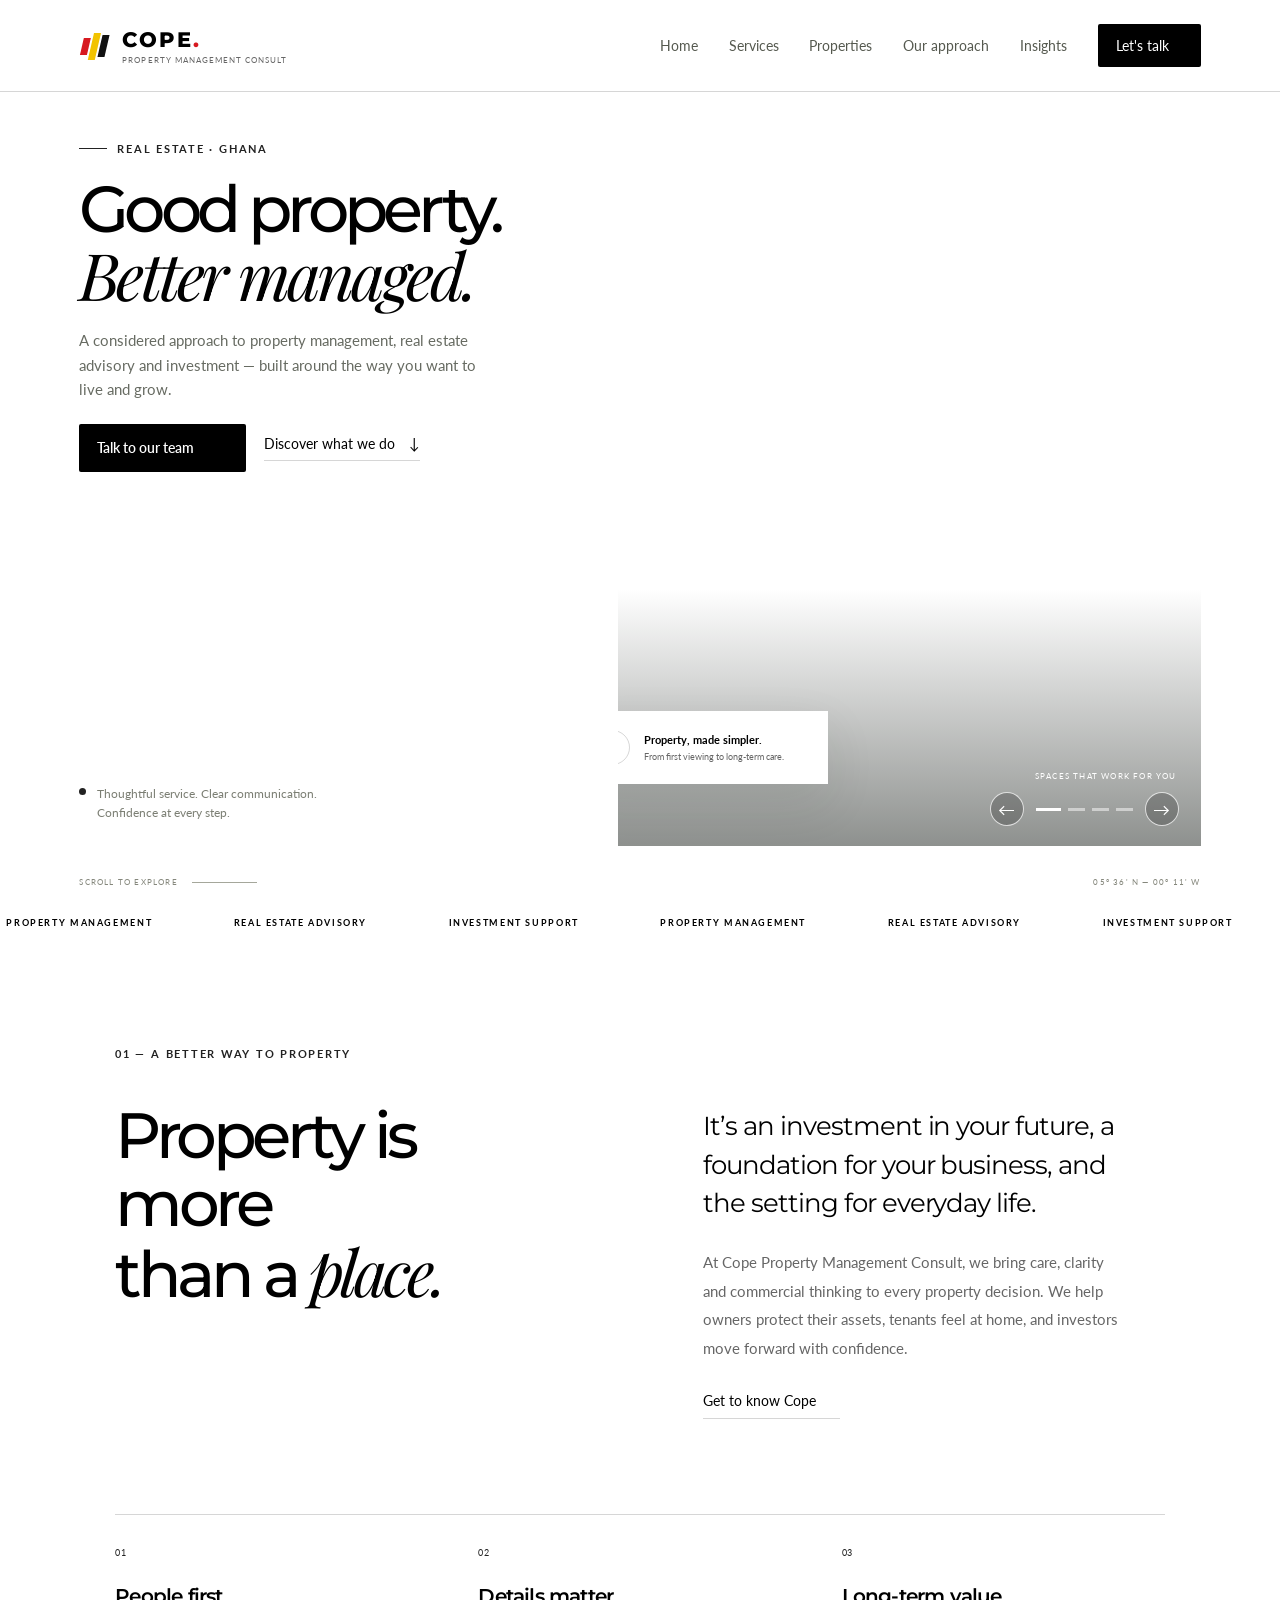
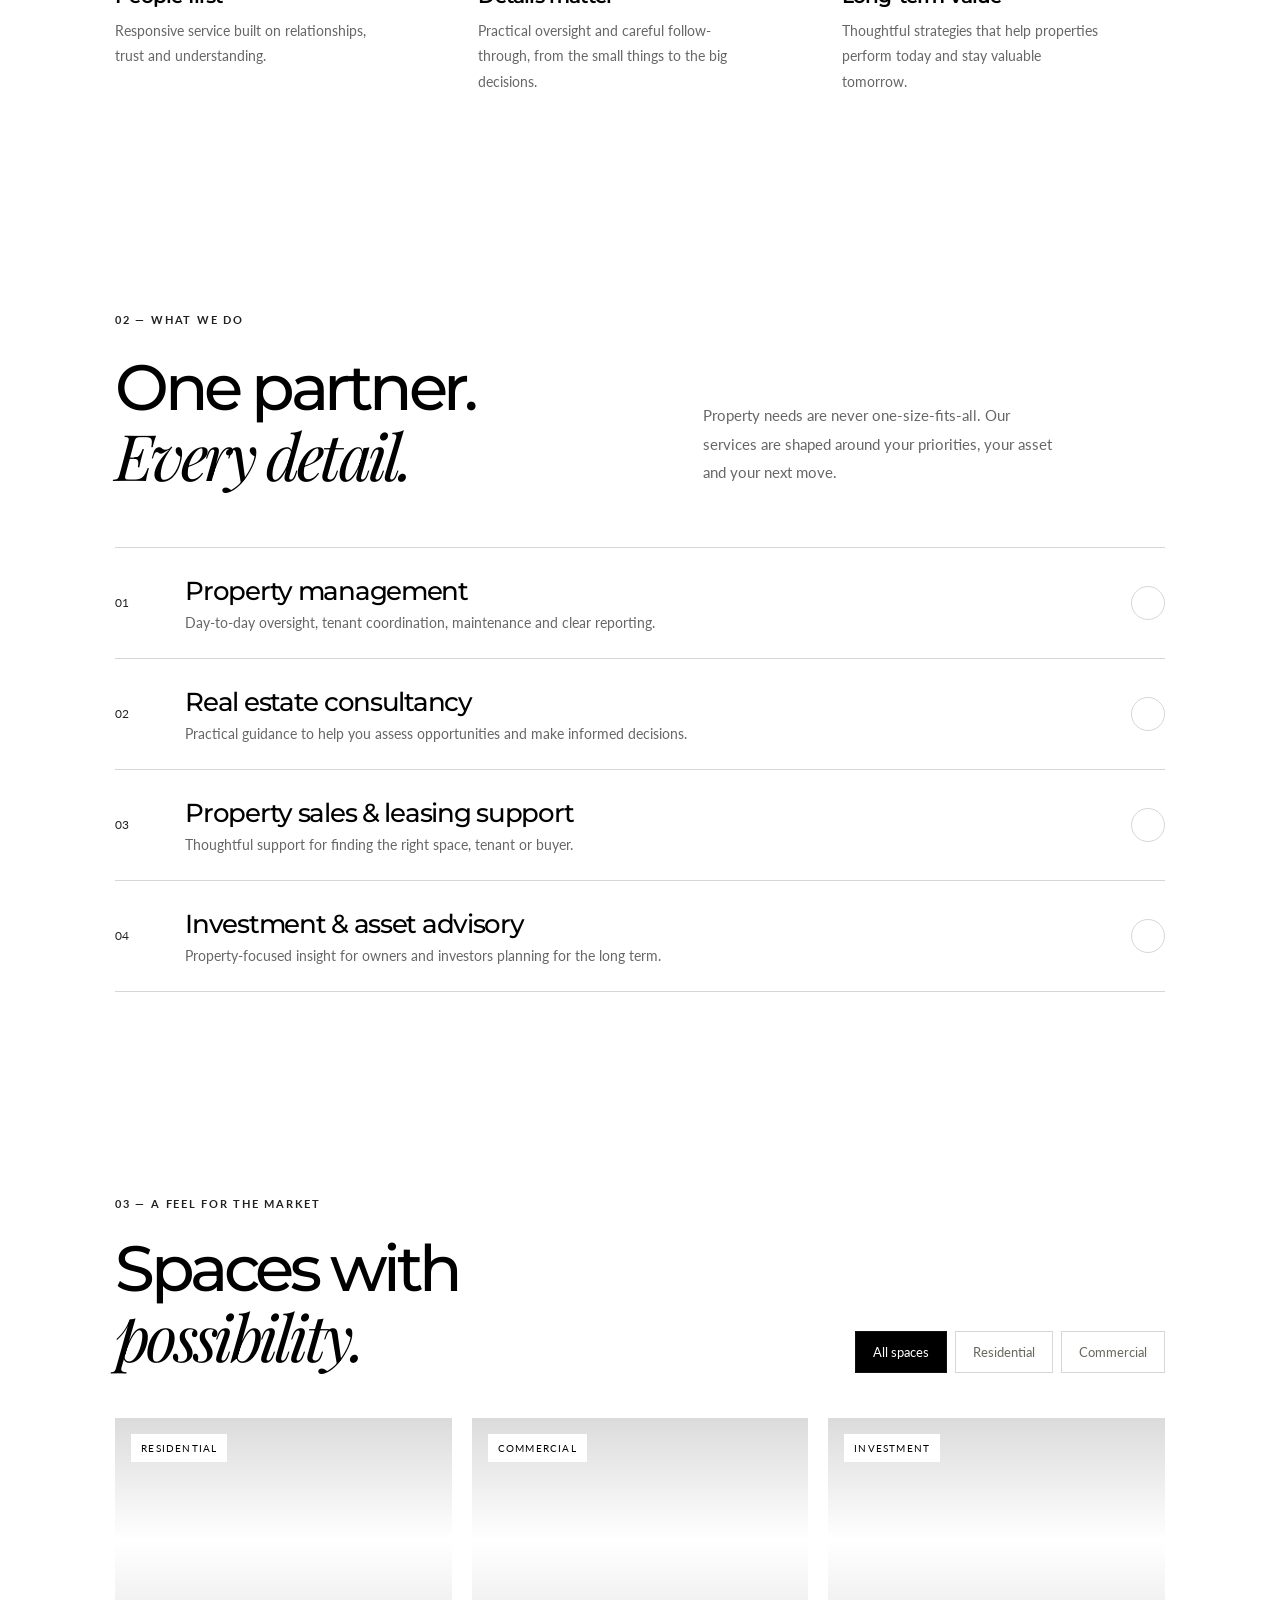
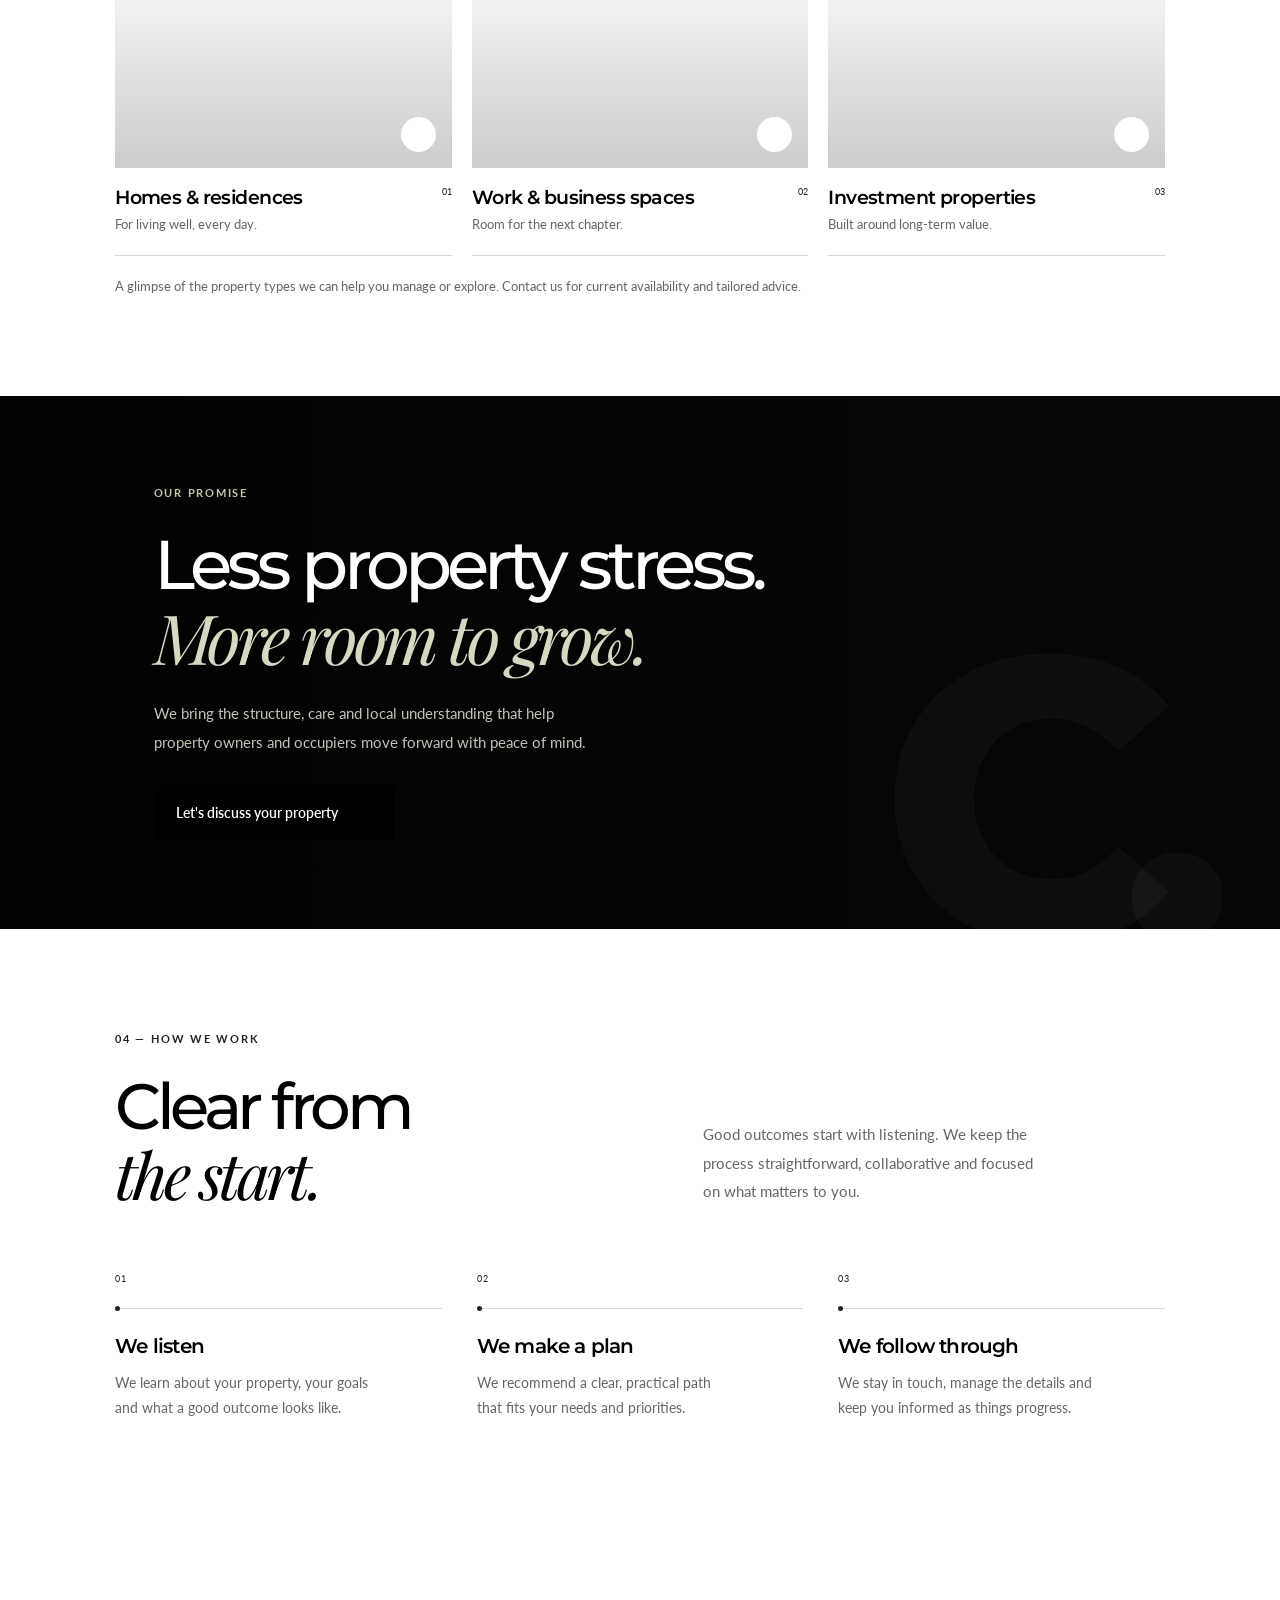
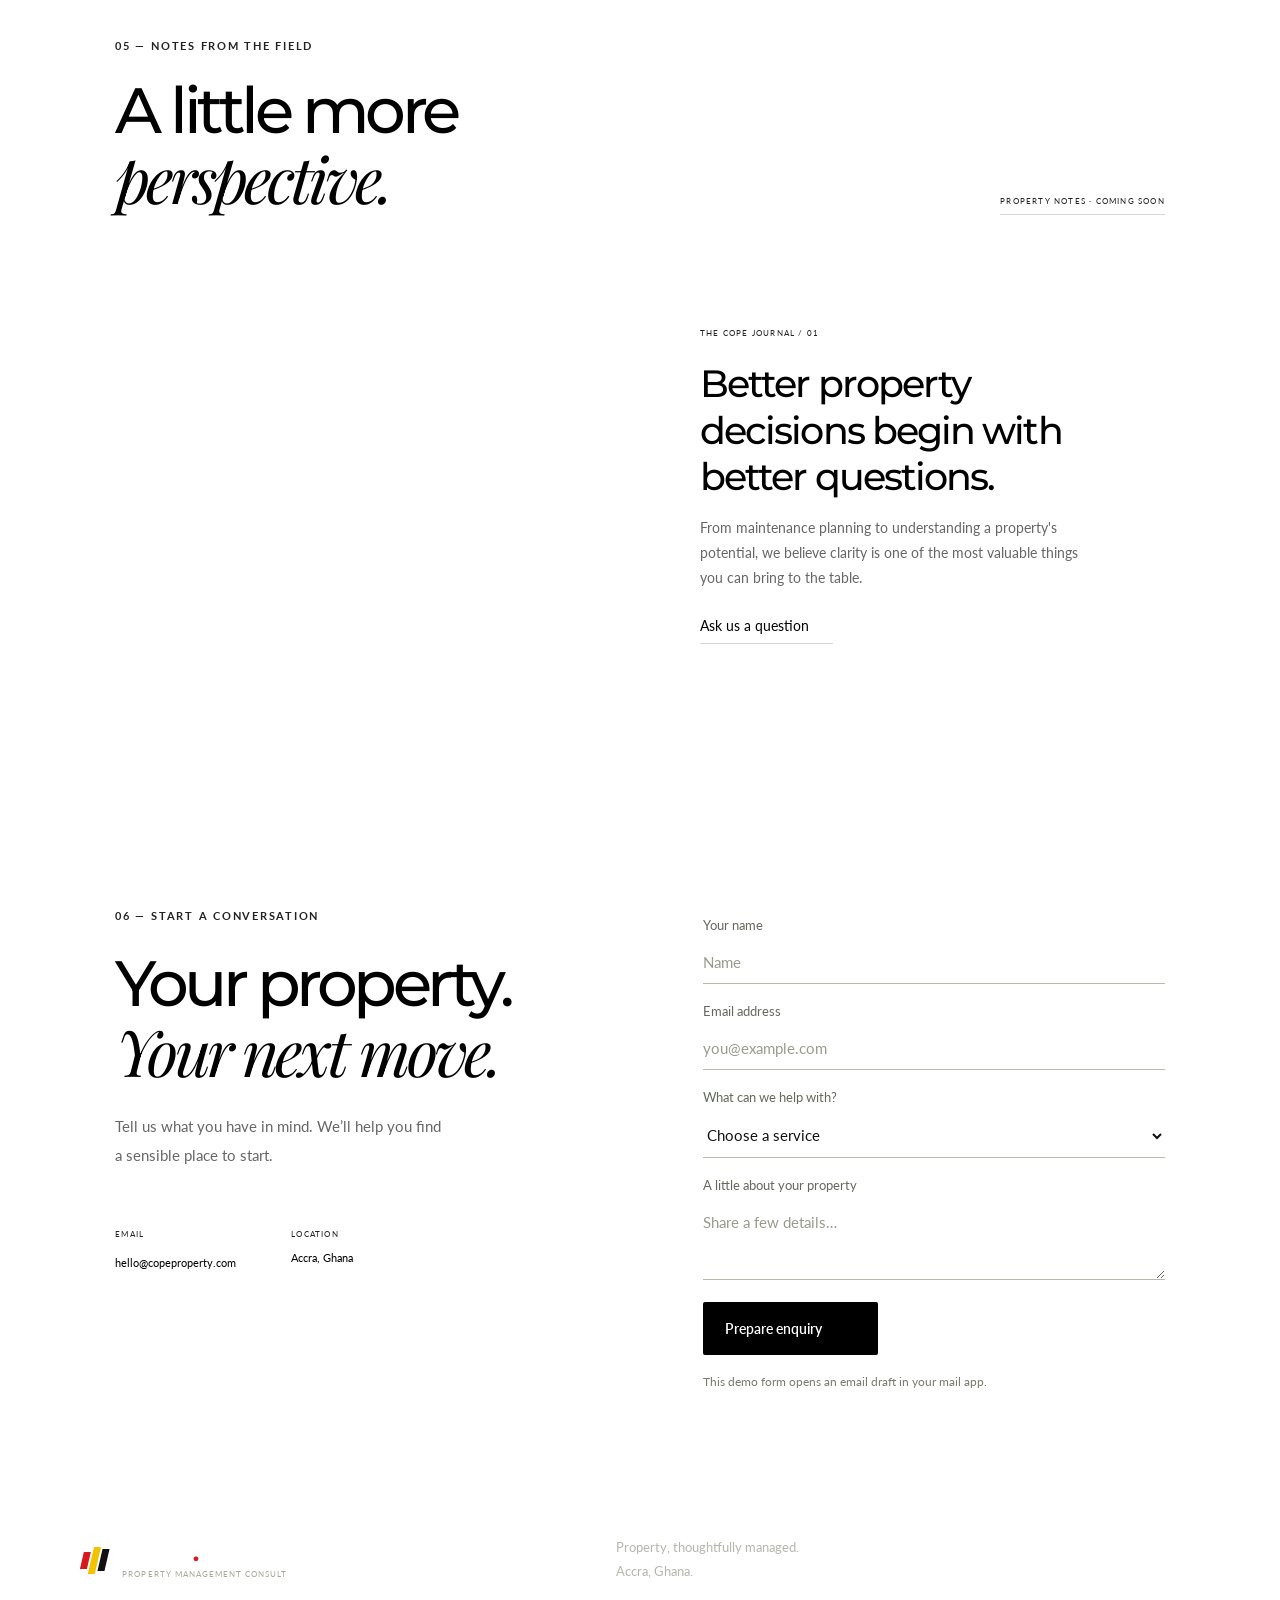
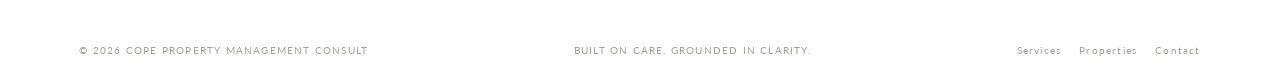
==== commit 935e48c1: "Initial commit" ====
--- a/index.html
+++ b/index.html
@@ -11,13 +11,13 @@
 </head><body id="top"><div class="preloader" id="preloader" aria-label="Loading website"><div class="preloader-inner"><div class="brand-mark"><span></span><span></span><span></span></div><div class="preloader-name">COPE<span>.</span></div><p>PROPERTY MANAGEMENT CONSULT</p><div class="loader-track"><span></span></div><div class="loader-foot"><span>PROPERTY, THOUGHTFULLY MANAGED</span><span id="load-percent">00%</span></div></div></div><header class="site-header">
     <a class="brand" href="index.html" aria-label="Cope Property Management Consult home"><span class="brand-mark small"><span></span><span></span><span></span></span><span class="brand-copy"><strong>COPE<span>.</span></strong><small>PROPERTY MANAGEMENT CONSULT</small></span></a>
     <button class="menu-toggle" id="menu-toggle" aria-label="Open navigation" aria-expanded="false"><i></i><i></i></button>
-    <nav class="main-nav" id="main-nav"><a href="index.html">Home</a><a href="services.html">Services</a><a href="properties.html">Properties</a><a href="approach.html">Our approach</a><a href="insights.html">Insights</a><a class="nav-cta" href="contact.html">Let's talk <span>↗</span></a></nav>
+    <nav class="main-nav" id="main-nav"><a href="index.html">Home</a><a href="services.html">Services</a><a href="properties.html">Properties</a><a href="approach.html">Our approach</a><a href="insights.html">Insights</a><a class="nav-cta" href="contact.html">Let's talk <span></span></a></nav>
   </header><main><section class="hero" id="home">
       <div class="hero-copy">
         <div class="eyebrow"><span class="eyebrow-line"></span> REAL ESTATE · GHANA</div>
         <h1>Good property.<br><em>Better managed.</em></h1>
         <p class="hero-intro">A considered approach to property management, real estate advisory and investment — built around the way you want to live and grow.</p>
-        <div class="hero-actions"><a class="button button-dark" href="#contact">Talk to our team <span>↗</span></a><a class="text-link" href="#services">Discover what we do <span>↓</span></a></div>
+        <div class="hero-actions"><a class="button button-dark" href="#contact">Talk to our team <span></span></a><a class="text-link" href="#services">Discover what we do <span>↓</span></a></div>
         <div class="hero-note"><span class="note-dot"></span><span>Thoughtful service. Clear communication.<br>Confidence at every step.</span></div>
       </div>
       <div class="hero-visual" data-hero-slider aria-label="Featured property images">
@@ -34,15 +34,15 @@
           <div class="hero-dots"><button class="active" type="button" aria-label="Show image 1"></button><button type="button" aria-label="Show image 2"></button><button type="button" aria-label="Show image 3"></button><button type="button" aria-label="Show image 4"></button></div>
           <button class="hero-next" type="button" aria-label="Next image">→</button>
         </div>
-        <div class="hero-float-card"><span class="float-icon">↗</span><div><strong>Property, made simpler.</strong><small>From first viewing to long-term care.</small></div></div>
+        <div class="hero-float-card"><span class="float-icon"></span><div><strong>Property, made simpler.</strong><small>From first viewing to long-term care.</small></div></div>
         <div class="vertical-caption">ACCRA · GHANA</div>
       </div>
       <div class="hero-bottom"><span>SCROLL TO EXPLORE</span><div class="scroll-line"></div><span>05° 36' N — 00° 11' W</span></div>
-    </section><section class="ticker" aria-label="Our services"><div class="ticker-track"><span>PROPERTY MANAGEMENT</span><b>✳</b><span>REAL ESTATE ADVISORY</span><b>✳</b><span>INVESTMENT SUPPORT</span><b>✳</b><span>PROPERTY MANAGEMENT</span><b>✳</b><span>REAL ESTATE ADVISORY</span><b>✳</b><span>INVESTMENT SUPPORT</span><b>✳</b></div></section><section class="intro section-pad" id="approach">
+    </section><section class="ticker" aria-label="Our services"><div class="ticker-track"><span>PROPERTY MANAGEMENT</span><b></b><span>REAL ESTATE ADVISORY</span><b></b><span>INVESTMENT SUPPORT</span><b></b><span>PROPERTY MANAGEMENT</span><b></b><span>REAL ESTATE ADVISORY</span><b></b><span>INVESTMENT SUPPORT</span><b></b></div></section><section class="intro section-pad" id="approach">
       <div class="section-kicker">01 — A BETTER WAY TO PROPERTY</div>
       <div class="intro-grid">
         <h2>Property is more<br>than a <em>place.</em></h2>
-        <div class="intro-text"><p class="large-copy">It’s an investment in your future, a foundation for your business, and the setting for everyday life.</p><p>At Cope Property Management Consult, we bring care, clarity and commercial thinking to every property decision. We help owners protect their assets, tenants feel at home, and investors move forward with confidence.</p><a class="underlined-link" href="#contact">Get to know Cope <span>↗</span></a></div>
+        <div class="intro-text"><p class="large-copy">It’s an investment in your future, a foundation for your business, and the setting for everyday life.</p><p>At Cope Property Management Consult, we bring care, clarity and commercial thinking to every property decision. We help owners protect their assets, tenants feel at home, and investors move forward with confidence.</p><a class="underlined-link" href="#contact">Get to know Cope <span></span></a></div>
       </div>
       <div class="principles">
         <article><span>01</span><h3>People first</h3><p>Responsive service built on relationships, trust and understanding.</p></article>
@@ -52,22 +52,22 @@
     </section><section class="services section-pad" id="services">
       <div class="section-heading"><div><div class="section-kicker">02 — WHAT WE DO</div><h2>One partner.<br><em>Every detail.</em></h2></div><p>Property needs are never one-size-fits-all. Our services are shaped around your priorities, your asset and your next move.</p></div>
       <div class="service-list">
-        <a class="service-row" href="#contact"><span class="service-number">01</span><div class="service-main"><h3>Property management</h3><p>Day-to-day oversight, tenant coordination, maintenance and clear reporting.</p></div><span class="service-arrow">↗</span></a>
-        <a class="service-row" href="#contact"><span class="service-number">02</span><div class="service-main"><h3>Real estate consultancy</h3><p>Practical guidance to help you assess opportunities and make informed decisions.</p></div><span class="service-arrow">↗</span></a>
-        <a class="service-row" href="#contact"><span class="service-number">03</span><div class="service-main"><h3>Property sales & leasing support</h3><p>Thoughtful support for finding the right space, tenant or buyer.</p></div><span class="service-arrow">↗</span></a>
-        <a class="service-row" href="#contact"><span class="service-number">04</span><div class="service-main"><h3>Investment & asset advisory</h3><p>Property-focused insight for owners and investors planning for the long term.</p></div><span class="service-arrow">↗</span></a>
+        <a class="service-row" href="#contact"><span class="service-number">01</span><div class="service-main"><h3>Property management</h3><p>Day-to-day oversight, tenant coordination, maintenance and clear reporting.</p></div><span class="service-arrow"></span></a>
+        <a class="service-row" href="#contact"><span class="service-number">02</span><div class="service-main"><h3>Real estate consultancy</h3><p>Practical guidance to help you assess opportunities and make informed decisions.</p></div><span class="service-arrow"></span></a>
+        <a class="service-row" href="#contact"><span class="service-number">03</span><div class="service-main"><h3>Property sales & leasing support</h3><p>Thoughtful support for finding the right space, tenant or buyer.</p></div><span class="service-arrow"></span></a>
+        <a class="service-row" href="#contact"><span class="service-number">04</span><div class="service-main"><h3>Investment & asset advisory</h3><p>Property-focused insight for owners and investors planning for the long term.</p></div><span class="service-arrow"></span></a>
       </div>
     </section><section class="properties section-pad" id="properties">
       <div class="properties-top"><div><div class="section-kicker">03 — A FEEL FOR THE MARKET</div><h2>Spaces with<br><em>possibility.</em></h2></div><div class="property-controls"><button class="filter active" data-filter="all">All spaces</button><button class="filter" data-filter="residential">Residential</button><button class="filter" data-filter="commercial">Commercial</button></div></div>
       <div class="property-grid">
-        <article class="property-card" data-type="residential"><a href="properties.html" class="property-photo photo-one"><span class="photo-tag">RESIDENTIAL</span><span class="photo-open">↗</span></a><div class="property-info"><div><h3>Homes & residences</h3><p>For living well, every day.</p></div><span class="property-index">01</span></div></article>
-        <article class="property-card" data-type="commercial"><a href="properties.html" class="property-photo photo-two"><span class="photo-tag">COMMERCIAL</span><span class="photo-open">↗</span></a><div class="property-info"><div><h3>Work & business spaces</h3><p>Room for the next chapter.</p></div><span class="property-index">02</span></div></article>
-        <article class="property-card" data-type="residential"><a href="properties.html" class="property-photo photo-three"><span class="photo-tag">INVESTMENT</span><span class="photo-open">↗</span></a><div class="property-info"><div><h3>Investment properties</h3><p>Built around long-term value.</p></div><span class="property-index">03</span></div></article>
+        <article class="property-card" data-type="residential"><a href="properties.html" class="property-photo photo-one"><span class="photo-tag">RESIDENTIAL</span><span class="photo-open"></span></a><div class="property-info"><div><h3>Homes & residences</h3><p>For living well, every day.</p></div><span class="property-index">01</span></div></article>
+        <article class="property-card" data-type="commercial"><a href="properties.html" class="property-photo photo-two"><span class="photo-tag">COMMERCIAL</span><span class="photo-open"></span></a><div class="property-info"><div><h3>Work & business spaces</h3><p>Room for the next chapter.</p></div><span class="property-index">02</span></div></article>
+        <article class="property-card" data-type="residential"><a href="properties.html" class="property-photo photo-three"><span class="photo-tag">INVESTMENT</span><span class="photo-open"></span></a><div class="property-info"><div><h3>Investment properties</h3><p>Built around long-term value.</p></div><span class="property-index">03</span></div></article>
       </div>
       <p class="property-disclaimer">A glimpse of the property types we can help you manage or explore. Contact us for current availability and tailored advice.</p>
     </section><section class="statement">
-      <div class="statement-bg"></div><div class="statement-content"><div class="section-kicker light">OUR PROMISE</div><h2>Less property stress.<br><em>More room to grow.</em></h2><p>We bring the structure, care and local understanding that help property owners and occupiers move forward with peace of mind.</p><a class="button button-light" href="#contact">Let's discuss your property <span>↗</span></a></div><div class="statement-mark">C.</div>
+      <div class="statement-bg"></div><div class="statement-content"><div class="section-kicker light">OUR PROMISE</div><h2>Less property stress.<br><em>More room to grow.</em></h2><p>We bring the structure, care and local understanding that help property owners and occupiers move forward with peace of mind.</p><a class="button button-light" href="#contact">Let's discuss your property <span></span></a></div><div class="statement-mark">C.</div>
     </section><section class="process section-pad">
       <div class="section-heading"><div><div class="section-kicker">04 — HOW WE WORK</div><h2>Clear from<br><em>the start.</em></h2></div><p>Good outcomes start with listening. We keep the process straightforward, collaborative and focused on what matters to you.</p></div>
       <div class="process-grid"><article><span>01</span><div class="process-rule"></div><h3>We listen</h3><p>We learn about your property, your goals and what a good outcome looks like.</p></article><article><span>02</span><div class="process-rule"></div><h3>We make a plan</h3><p>We recommend a clear, practical path that fits your needs and priorities.</p></article><article><span>03</span><div class="process-rule"></div><h3>We follow through</h3><p>We stay in touch, manage the details and keep you informed as things progress.</p></article></div>
-    </section><section class="insights section-pad" id="insights"><div class="insights-head"><div><div class="section-kicker">05 — NOTES FROM THE FIELD</div><h2>A little more<br><em>perspective.</em></h2></div><span class="coming-soon">PROPERTY NOTES · COMING SOON</span></div><div class="insight-card"><div class="insight-image"></div><div class="insight-copy"><span class="insight-label">THE COPE JOURNAL / 01</span><h3>Better property decisions begin with better questions.</h3><p>From maintenance planning to understanding a property's potential, we believe clarity is one of the most valuable things you can bring to the table.</p><a href="#contact" class="underlined-link">Ask us a question <span>↗</span></a></div></div></section><section class="contact section-pad" id="contact"><div class="contact-left"><div class="section-kicker">06 — START A CONVERSATION</div><h2>Your property.<br><em>Your next move.</em></h2><p>Tell us what you have in mind. We’ll help you find a sensible place to start.</p><div class="contact-details"><div><span>EMAIL</span><a href="mailto:hello@copeproperty.com">hello@copeproperty.com</a></div><div><span>LOCATION</span><p>Accra, Ghana</p></div></div></div><form class="contact-form" id="contact-form"><label>Your name<input type="text" name="name" placeholder="Name" required></label><label>Email address<input type="email" name="email" placeholder="you@example.com" required></label><label>What can we help with?<select name="service" required><option value="">Choose a service</option><option>Property management</option><option>Real estate consultancy</option><option>Sales or leasing support</option><option>Investment and asset advisory</option><option>Something else</option></select></label><label>A little about your property<textarea name="message" rows="3" placeholder="Share a few details…" required></textarea></label><button class="button button-dark submit-button" type="submit">Prepare enquiry <span>↗</span></button><p class="form-note" id="form-note">This demo form opens an email draft in your mail app.</p></form></section></main><footer class="footer"><div class="footer-top"><a class="brand footer-brand" href="index.html"><span class="brand-mark small"><span></span><span></span><span></span></span><span class="brand-copy"><strong>COPE<span>.</span></strong><small>PROPERTY MANAGEMENT CONSULT</small></span></a><p>Property, thoughtfully managed.<br>Accra, Ghana.</p><a class="back-top" href="#top">BACK TO TOP ↑</a></div><div class="footer-bottom"><span>© <span id="year"></span> COPE PROPERTY MANAGEMENT CONSULT</span><span>BUILT ON CARE. GROUNDED IN CLARITY.</span><div><a href="services.html">Services</a><a href="properties.html">Properties</a><a href="contact.html">Contact</a></div></div></footer><script src="script.js"></script></body></html>+    </section><section class="insights section-pad" id="insights"><div class="insights-head"><div><div class="section-kicker">05 — NOTES FROM THE FIELD</div><h2>A little more<br><em>perspective.</em></h2></div><span class="coming-soon">PROPERTY NOTES · COMING SOON</span></div><div class="insight-card"><div class="insight-image"></div><div class="insight-copy"><span class="insight-label">THE COPE JOURNAL / 01</span><h3>Better property decisions begin with better questions.</h3><p>From maintenance planning to understanding a property's potential, we believe clarity is one of the most valuable things you can bring to the table.</p><a href="#contact" class="underlined-link">Ask us a question <span></span></a></div></div></section><section class="contact section-pad" id="contact"><div class="contact-left"><div class="section-kicker">06 — START A CONVERSATION</div><h2>Your property.<br><em>Your next move.</em></h2><p>Tell us what you have in mind. We’ll help you find a sensible place to start.</p><div class="contact-details"><div><span>EMAIL</span><a href="mailto:hello@copeproperty.com">hello@copeproperty.com</a></div><div><span>LOCATION</span><p>Accra, Ghana</p></div></div></div><form class="contact-form" id="contact-form"><label>Your name<input type="text" name="name" placeholder="Name" required></label><label>Email address<input type="email" name="email" placeholder="you@example.com" required></label><label>What can we help with?<select name="service" required><option value="">Choose a service</option><option>Property management</option><option>Real estate consultancy</option><option>Sales or leasing support</option><option>Investment and asset advisory</option><option>Something else</option></select></label><label>A little about your property<textarea name="message" rows="3" placeholder="Share a few details…" required></textarea></label><button class="button button-dark submit-button" type="submit">Prepare enquiry <span></span></button><p class="form-note" id="form-note">This demo form opens an email draft in your mail app.</p></form></section></main><footer class="footer"><div class="footer-top"><a class="brand footer-brand" href="index.html"><span class="brand-mark small"><span></span><span></span><span></span></span><span class="brand-copy"><strong>COPE<span>.</span></strong><small>PROPERTY MANAGEMENT CONSULT</small></span></a><p>Property, thoughtfully managed.<br>Accra, Ghana.</p><a class="back-top" href="#top">BACK TO TOP ↑</a></div><div class="footer-bottom"><span>© <span id="year"></span> COPE PROPERTY MANAGEMENT CONSULT</span><span>BUILT ON CARE. GROUNDED IN CLARITY.</span><div><a href="services.html">Services</a><a href="properties.html">Properties</a><a href="contact.html">Contact</a></div></div></footer><script src="script.js"></script></body></html>
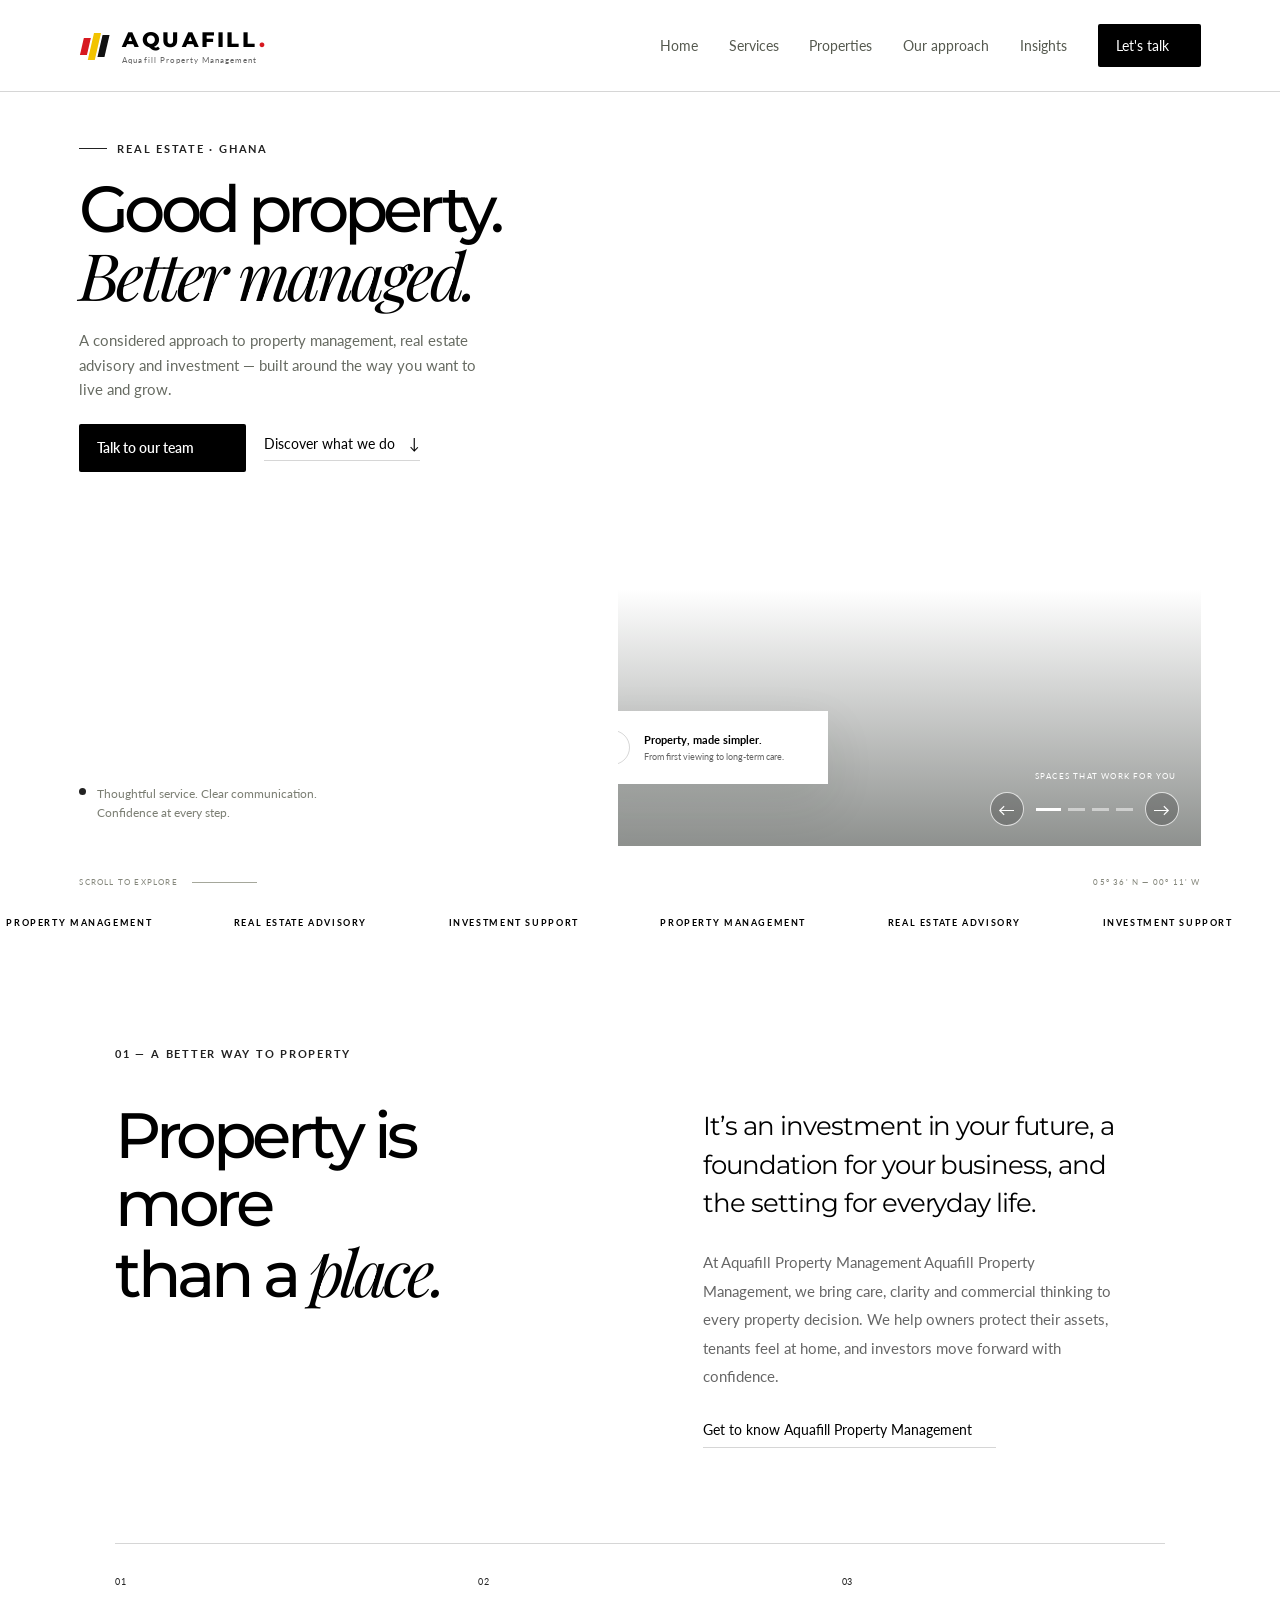
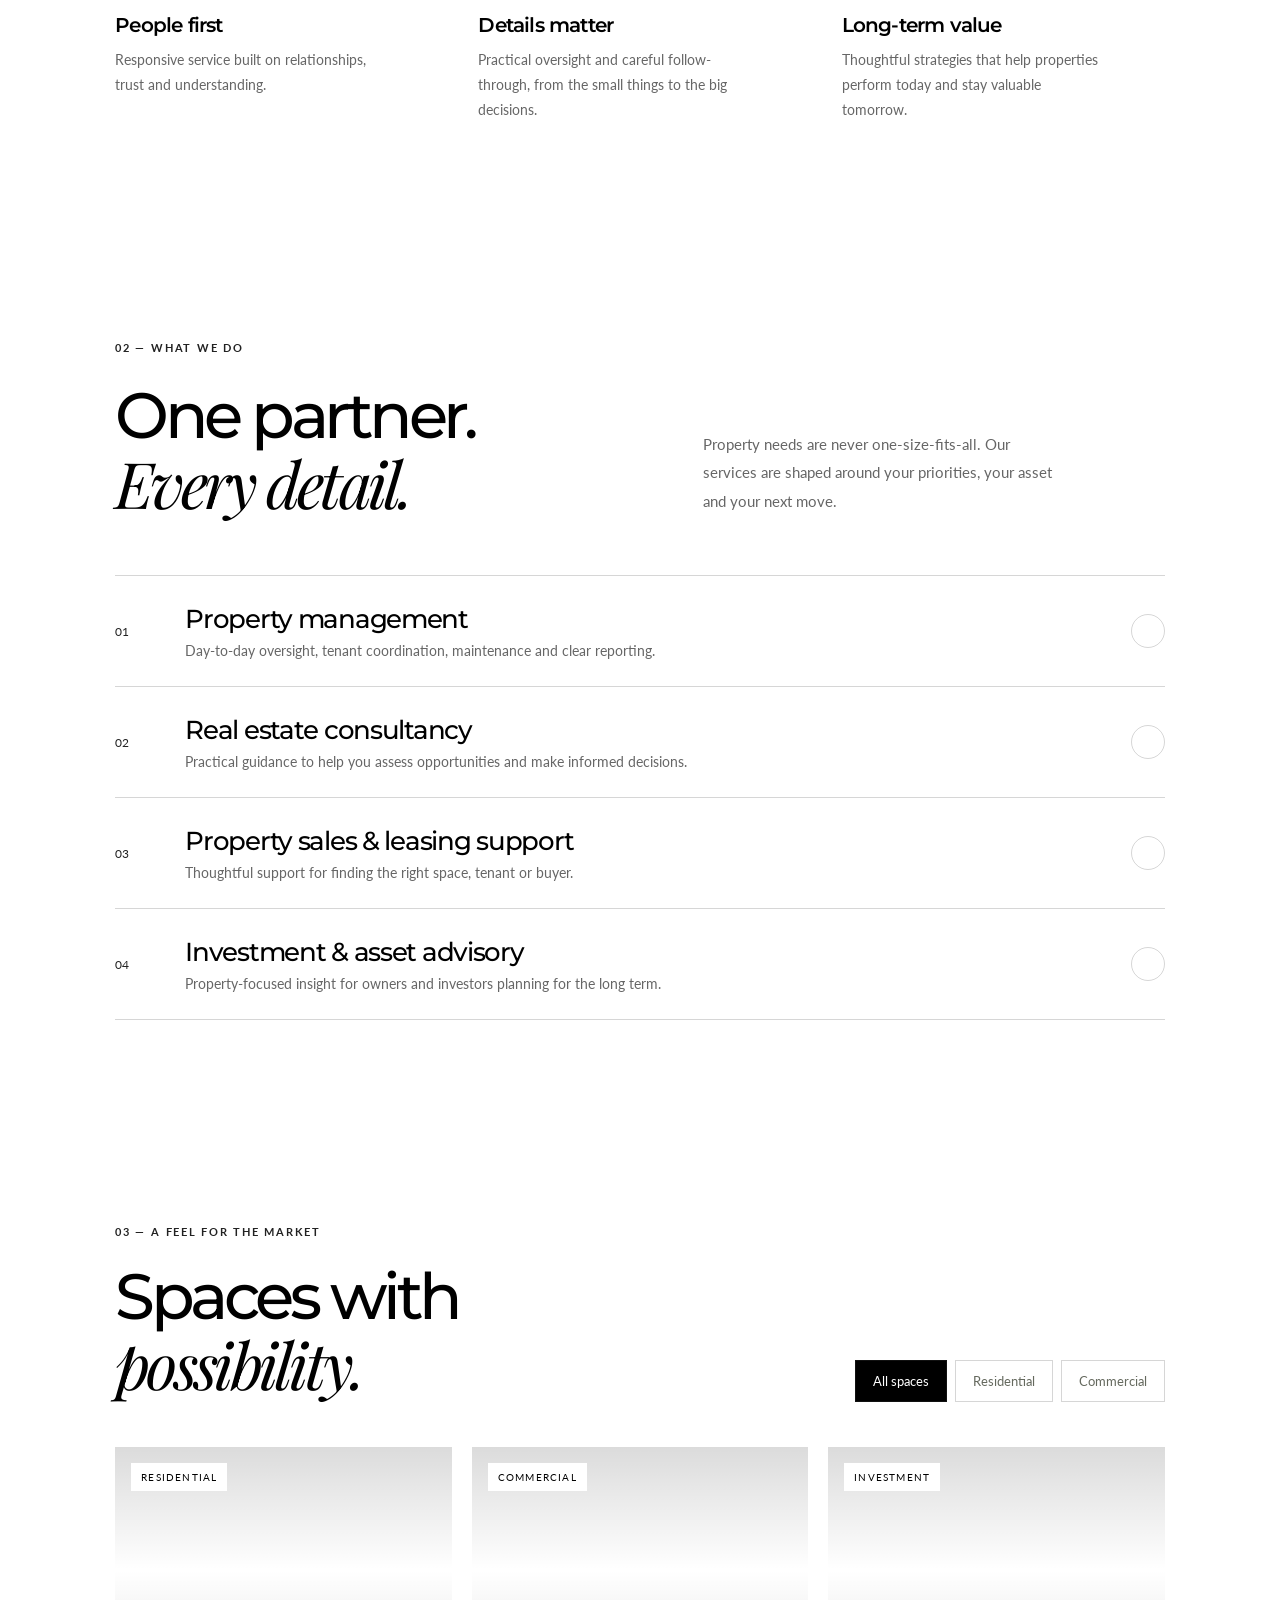
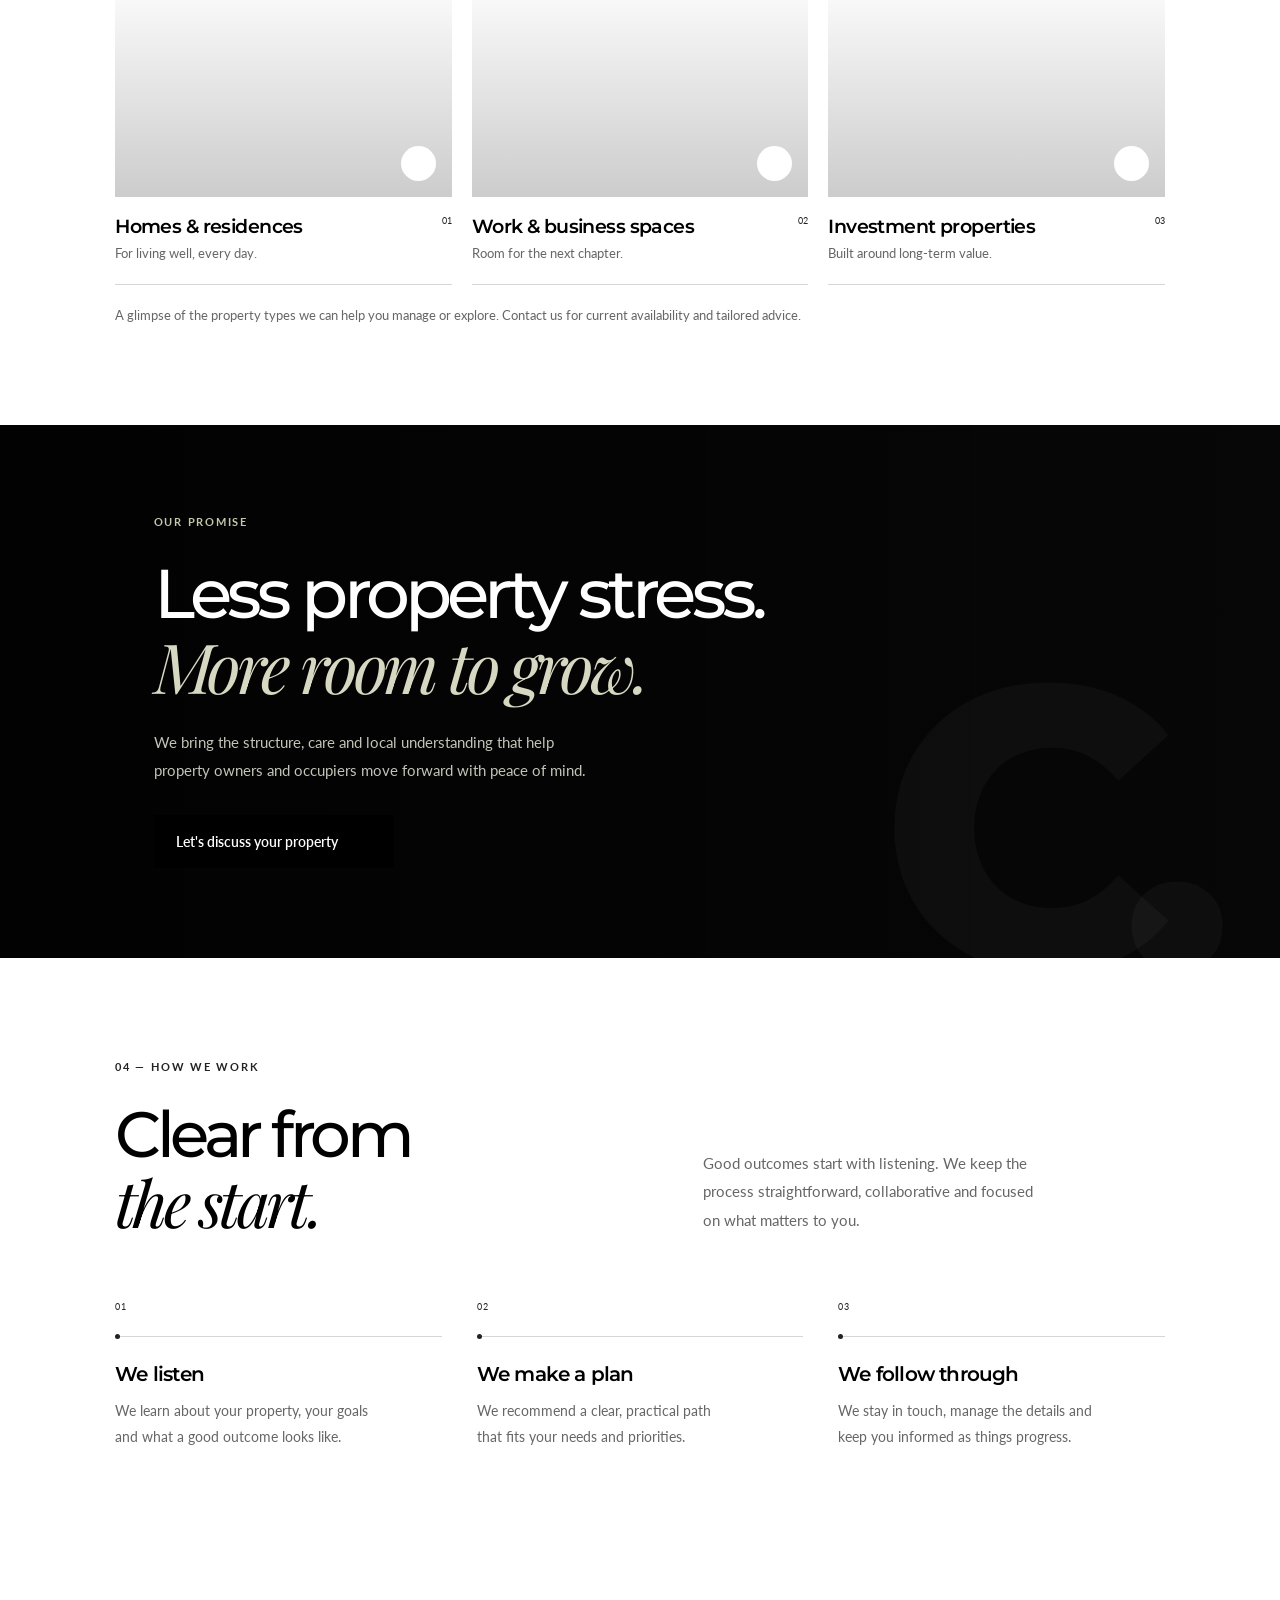
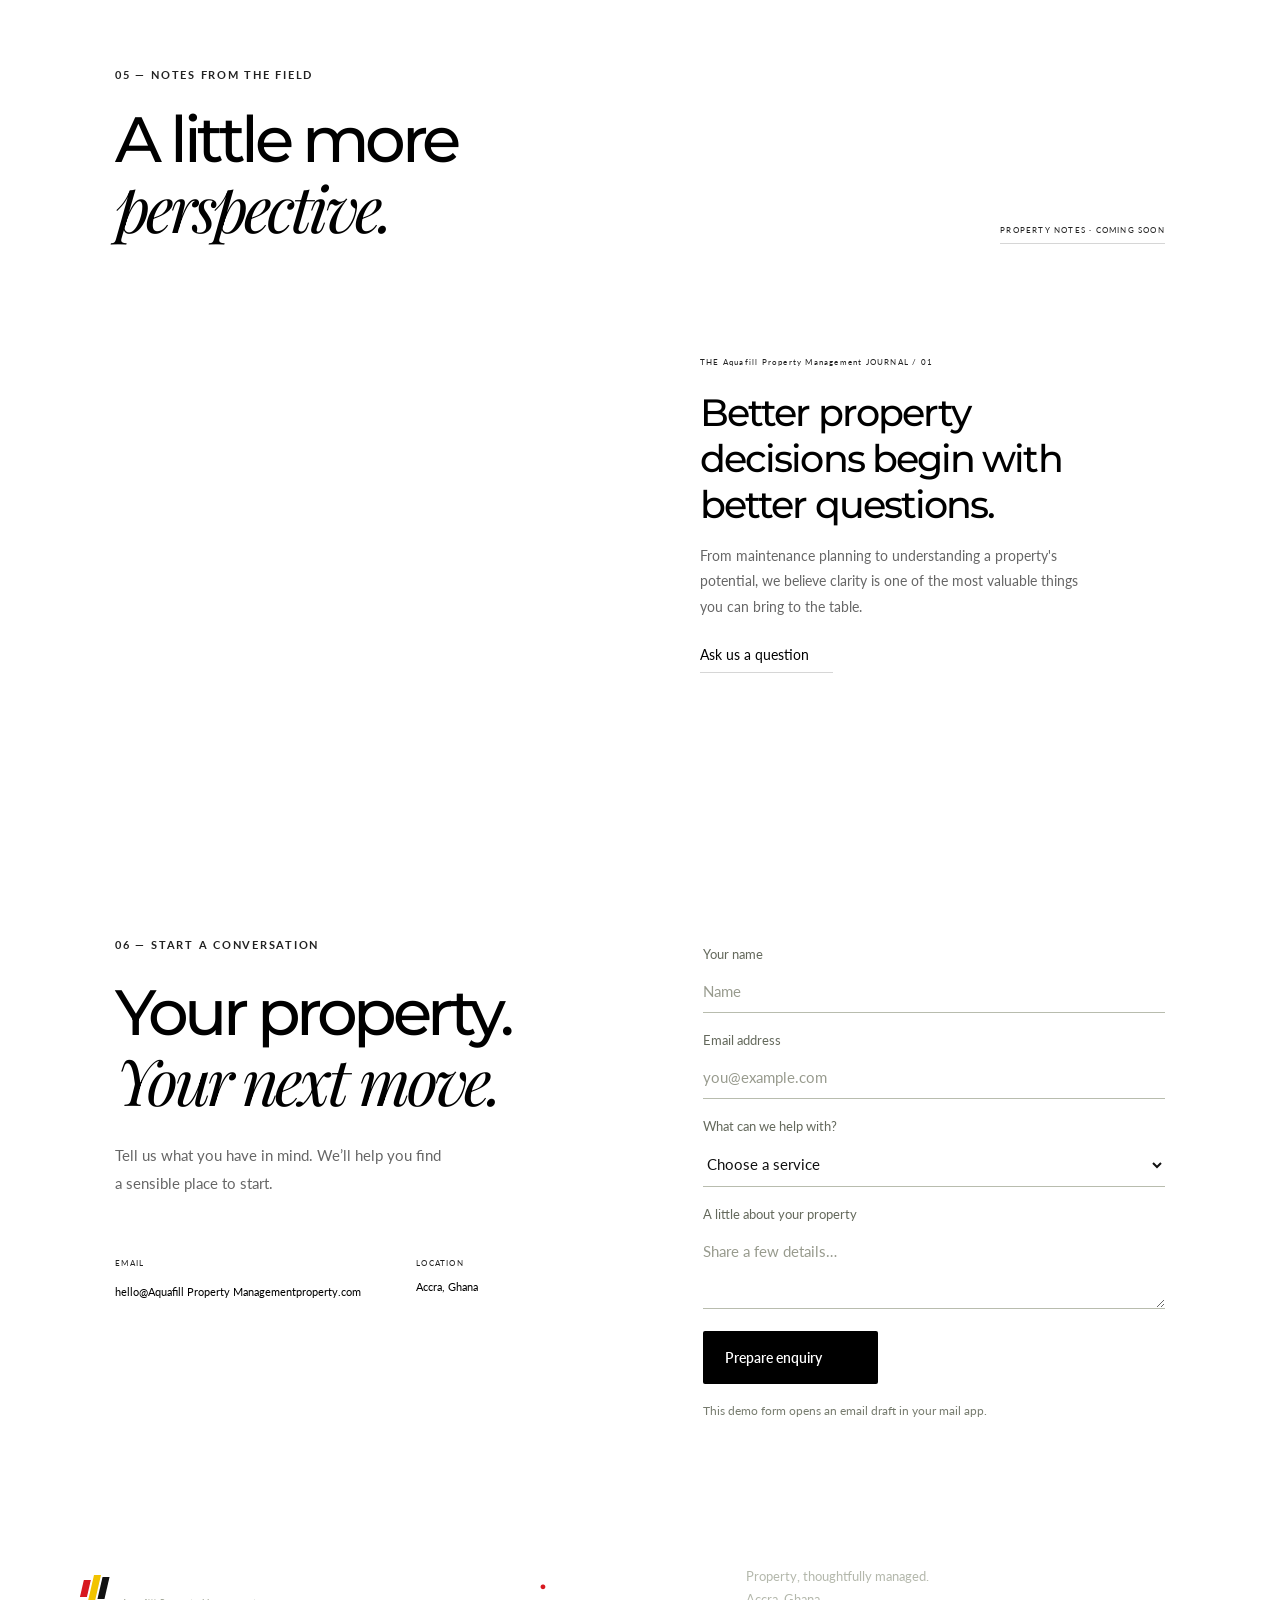
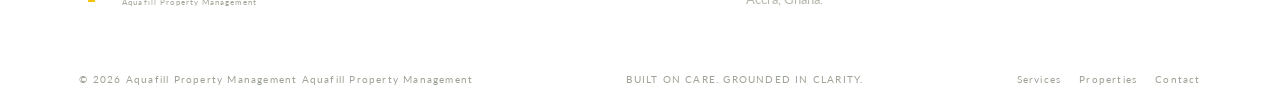
==== commit 3251dbed: "first commit" ====
--- a/index.html
+++ b/index.html
@@ -2,14 +2,14 @@
   <meta charset="UTF-8">
   <meta name="viewport" content="width=device-width, initial-scale=1.0">
   <meta name="theme-color" content="#f4f0e8">
-  <meta name="description" content="Cope Property Management Consult — thoughtful property management, real estate advisory and investment support in Ghana.">
-  <title>Home | Cope Property Management Consult</title>
+  <meta name="description" content="Aquafill Property Management Aquafill Property Management — thoughtful property management, real estate advisory and investment support in Ghana.">
+  <title>Home | Aquafill Property Management Aquafill Property Management</title>
   <link rel="preconnect" href="https://fonts.googleapis.com">
   <link rel="preconnect" href="https://fonts.gstatic.com" crossorigin>
   <link href="https://fonts.googleapis.com/css2?family=EB+Garamond:wght@400;500;600;700;800&family=Lato:wght@400;700;900&family=Montserrat:wght@400;500;600;700;800&family=Playfair+Display:wght@400;500;600;700&display=swap" rel="stylesheet">
   <link rel="stylesheet" href="styles.css">
-</head><body id="top"><div class="preloader" id="preloader" aria-label="Loading website"><div class="preloader-inner"><div class="brand-mark"><span></span><span></span><span></span></div><div class="preloader-name">COPE<span>.</span></div><p>PROPERTY MANAGEMENT CONSULT</p><div class="loader-track"><span></span></div><div class="loader-foot"><span>PROPERTY, THOUGHTFULLY MANAGED</span><span id="load-percent">00%</span></div></div></div><header class="site-header">
-    <a class="brand" href="index.html" aria-label="Cope Property Management Consult home"><span class="brand-mark small"><span></span><span></span><span></span></span><span class="brand-copy"><strong>COPE<span>.</span></strong><small>PROPERTY MANAGEMENT CONSULT</small></span></a>
+</head><body id="top"><div class="preloader" id="preloader" aria-label="Loading website"><div class="preloader-inner"><div class="brand-mark"><span></span><span></span><span></span></div><div class="preloader-name">AQUAFILL <span>.</span></div><p>AQUAFILL PROPERTY MANAGEMENT</p><div class="loader-track"><span></span></div><div class="loader-foot"><span>PROPERTY, THOUGHTFULLY MANAGED</span><span id="load-percent">00%</span></div></div></div><header class="site-header">
+    <a class="brand" href="index.html" aria-label="Aquafill Property Management Aquafill Property Management home"><span class="brand-mark small"><span></span><span></span><span></span></span><span class="brand-copy"><strong>AQUAFILL<span>.</span></strong><small>Aquafill Property Management</small></span></a>
     <button class="menu-toggle" id="menu-toggle" aria-label="Open navigation" aria-expanded="false"><i></i><i></i></button>
     <nav class="main-nav" id="main-nav"><a href="index.html">Home</a><a href="services.html">Services</a><a href="properties.html">Properties</a><a href="approach.html">Our approach</a><a href="insights.html">Insights</a><a class="nav-cta" href="contact.html">Let's talk <span></span></a></nav>
   </header><main><section class="hero" id="home">
@@ -42,7 +42,7 @@
       <div class="section-kicker">01 — A BETTER WAY TO PROPERTY</div>
       <div class="intro-grid">
         <h2>Property is more<br>than a <em>place.</em></h2>
-        <div class="intro-text"><p class="large-copy">It’s an investment in your future, a foundation for your business, and the setting for everyday life.</p><p>At Cope Property Management Consult, we bring care, clarity and commercial thinking to every property decision. We help owners protect their assets, tenants feel at home, and investors move forward with confidence.</p><a class="underlined-link" href="#contact">Get to know Cope <span></span></a></div>
+        <div class="intro-text"><p class="large-copy">It’s an investment in your future, a foundation for your business, and the setting for everyday life.</p><p>At Aquafill Property Management Aquafill Property Management, we bring care, clarity and commercial thinking to every property decision. We help owners protect their assets, tenants feel at home, and investors move forward with confidence.</p><a class="underlined-link" href="#contact">Get to know Aquafill Property Management <span></span></a></div>
       </div>
       <div class="principles">
         <article><span>01</span><h3>People first</h3><p>Responsive service built on relationships, trust and understanding.</p></article>
@@ -70,4 +70,4 @@
     </section><section class="process section-pad">
       <div class="section-heading"><div><div class="section-kicker">04 — HOW WE WORK</div><h2>Clear from<br><em>the start.</em></h2></div><p>Good outcomes start with listening. We keep the process straightforward, collaborative and focused on what matters to you.</p></div>
       <div class="process-grid"><article><span>01</span><div class="process-rule"></div><h3>We listen</h3><p>We learn about your property, your goals and what a good outcome looks like.</p></article><article><span>02</span><div class="process-rule"></div><h3>We make a plan</h3><p>We recommend a clear, practical path that fits your needs and priorities.</p></article><article><span>03</span><div class="process-rule"></div><h3>We follow through</h3><p>We stay in touch, manage the details and keep you informed as things progress.</p></article></div>
-    </section><section class="insights section-pad" id="insights"><div class="insights-head"><div><div class="section-kicker">05 — NOTES FROM THE FIELD</div><h2>A little more<br><em>perspective.</em></h2></div><span class="coming-soon">PROPERTY NOTES · COMING SOON</span></div><div class="insight-card"><div class="insight-image"></div><div class="insight-copy"><span class="insight-label">THE COPE JOURNAL / 01</span><h3>Better property decisions begin with better questions.</h3><p>From maintenance planning to understanding a property's potential, we believe clarity is one of the most valuable things you can bring to the table.</p><a href="#contact" class="underlined-link">Ask us a question <span></span></a></div></div></section><section class="contact section-pad" id="contact"><div class="contact-left"><div class="section-kicker">06 — START A CONVERSATION</div><h2>Your property.<br><em>Your next move.</em></h2><p>Tell us what you have in mind. We’ll help you find a sensible place to start.</p><div class="contact-details"><div><span>EMAIL</span><a href="mailto:hello@copeproperty.com">hello@copeproperty.com</a></div><div><span>LOCATION</span><p>Accra, Ghana</p></div></div></div><form class="contact-form" id="contact-form"><label>Your name<input type="text" name="name" placeholder="Name" required></label><label>Email address<input type="email" name="email" placeholder="you@example.com" required></label><label>What can we help with?<select name="service" required><option value="">Choose a service</option><option>Property management</option><option>Real estate consultancy</option><option>Sales or leasing support</option><option>Investment and asset advisory</option><option>Something else</option></select></label><label>A little about your property<textarea name="message" rows="3" placeholder="Share a few details…" required></textarea></label><button class="button button-dark submit-button" type="submit">Prepare enquiry <span></span></button><p class="form-note" id="form-note">This demo form opens an email draft in your mail app.</p></form></section></main><footer class="footer"><div class="footer-top"><a class="brand footer-brand" href="index.html"><span class="brand-mark small"><span></span><span></span><span></span></span><span class="brand-copy"><strong>COPE<span>.</span></strong><small>PROPERTY MANAGEMENT CONSULT</small></span></a><p>Property, thoughtfully managed.<br>Accra, Ghana.</p><a class="back-top" href="#top">BACK TO TOP ↑</a></div><div class="footer-bottom"><span>© <span id="year"></span> COPE PROPERTY MANAGEMENT CONSULT</span><span>BUILT ON CARE. GROUNDED IN CLARITY.</span><div><a href="services.html">Services</a><a href="properties.html">Properties</a><a href="contact.html">Contact</a></div></div></footer><script src="script.js"></script></body></html>+    </section><section class="insights section-pad" id="insights"><div class="insights-head"><div><div class="section-kicker">05 — NOTES FROM THE FIELD</div><h2>A little more<br><em>perspective.</em></h2></div><span class="coming-soon">PROPERTY NOTES · COMING SOON</span></div><div class="insight-card"><div class="insight-image"></div><div class="insight-copy"><span class="insight-label">THE Aquafill Property Management JOURNAL / 01</span><h3>Better property decisions begin with better questions.</h3><p>From maintenance planning to understanding a property's potential, we believe clarity is one of the most valuable things you can bring to the table.</p><a href="#contact" class="underlined-link">Ask us a question <span></span></a></div></div></section><section class="contact section-pad" id="contact"><div class="contact-left"><div class="section-kicker">06 — START A CONVERSATION</div><h2>Your property.<br><em>Your next move.</em></h2><p>Tell us what you have in mind. We’ll help you find a sensible place to start.</p><div class="contact-details"><div><span>EMAIL</span><a href="mailto:hello@Aquafill Property Managementproperty.com">hello@Aquafill Property Managementproperty.com</a></div><div><span>LOCATION</span><p>Accra, Ghana</p></div></div></div><form class="contact-form" id="contact-form"><label>Your name<input type="text" name="name" placeholder="Name" required></label><label>Email address<input type="email" name="email" placeholder="you@example.com" required></label><label>What can we help with?<select name="service" required><option value="">Choose a service</option><option>Property management</option><option>Real estate consultancy</option><option>Sales or leasing support</option><option>Investment and asset advisory</option><option>Something else</option></select></label><label>A little about your property<textarea name="message" rows="3" placeholder="Share a few details…" required></textarea></label><button class="button button-dark submit-button" type="submit">Prepare enquiry <span></span></button><p class="form-note" id="form-note">This demo form opens an email draft in your mail app.</p></form></section></main><footer class="footer"><div class="footer-top"><a class="brand footer-brand" href="index.html"><span class="brand-mark small"><span></span><span></span><span></span></span><span class="brand-copy"><strong>Aquafill Property Management<span>.</span></strong><small>Aquafill Property Management</small></span></a><p>Property, thoughtfully managed.<br>Accra, Ghana.</p><a class="back-top" href="#top">BACK TO TOP ↑</a></div><div class="footer-bottom"><span>© <span id="year"></span> Aquafill Property Management Aquafill Property Management</span><span>BUILT ON CARE. GROUNDED IN CLARITY.</span><div><a href="services.html">Services</a><a href="properties.html">Properties</a><a href="contact.html">Contact</a></div></div></footer><script src="script.js"></script></body></html>
